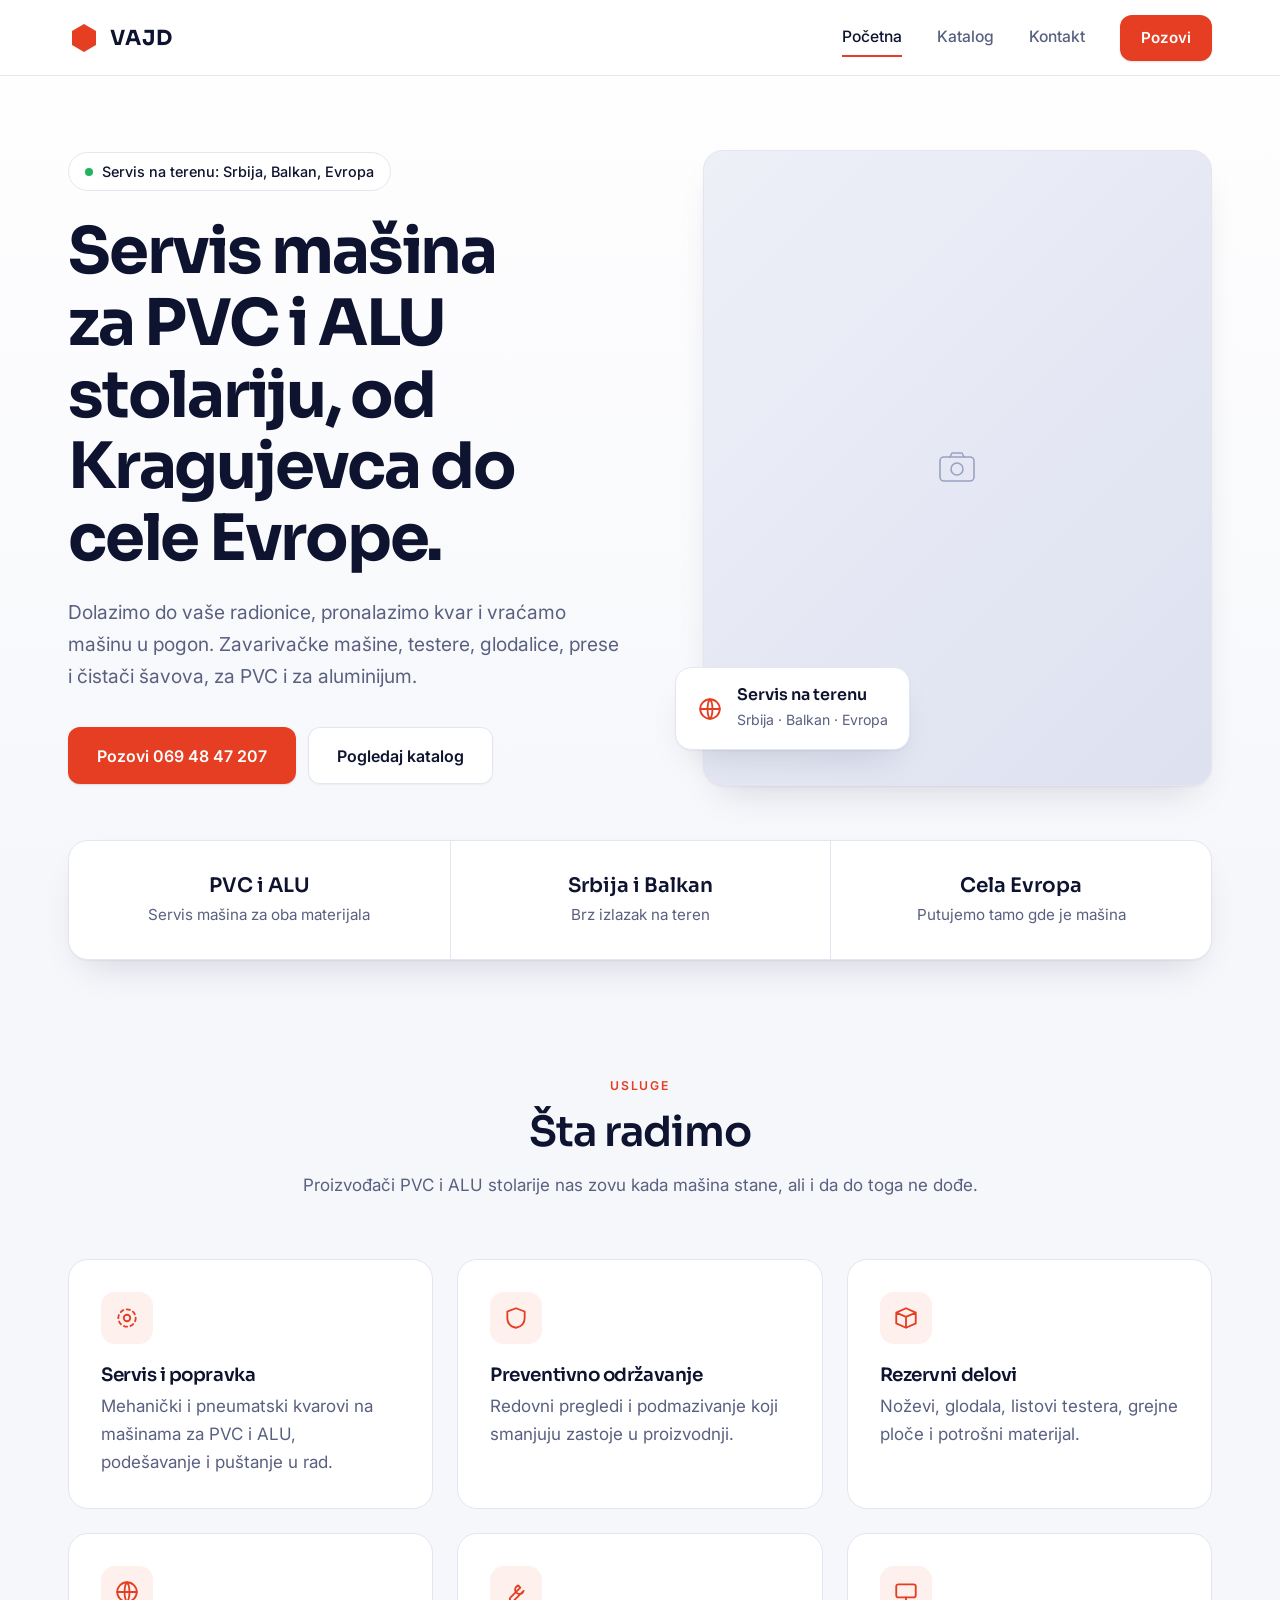
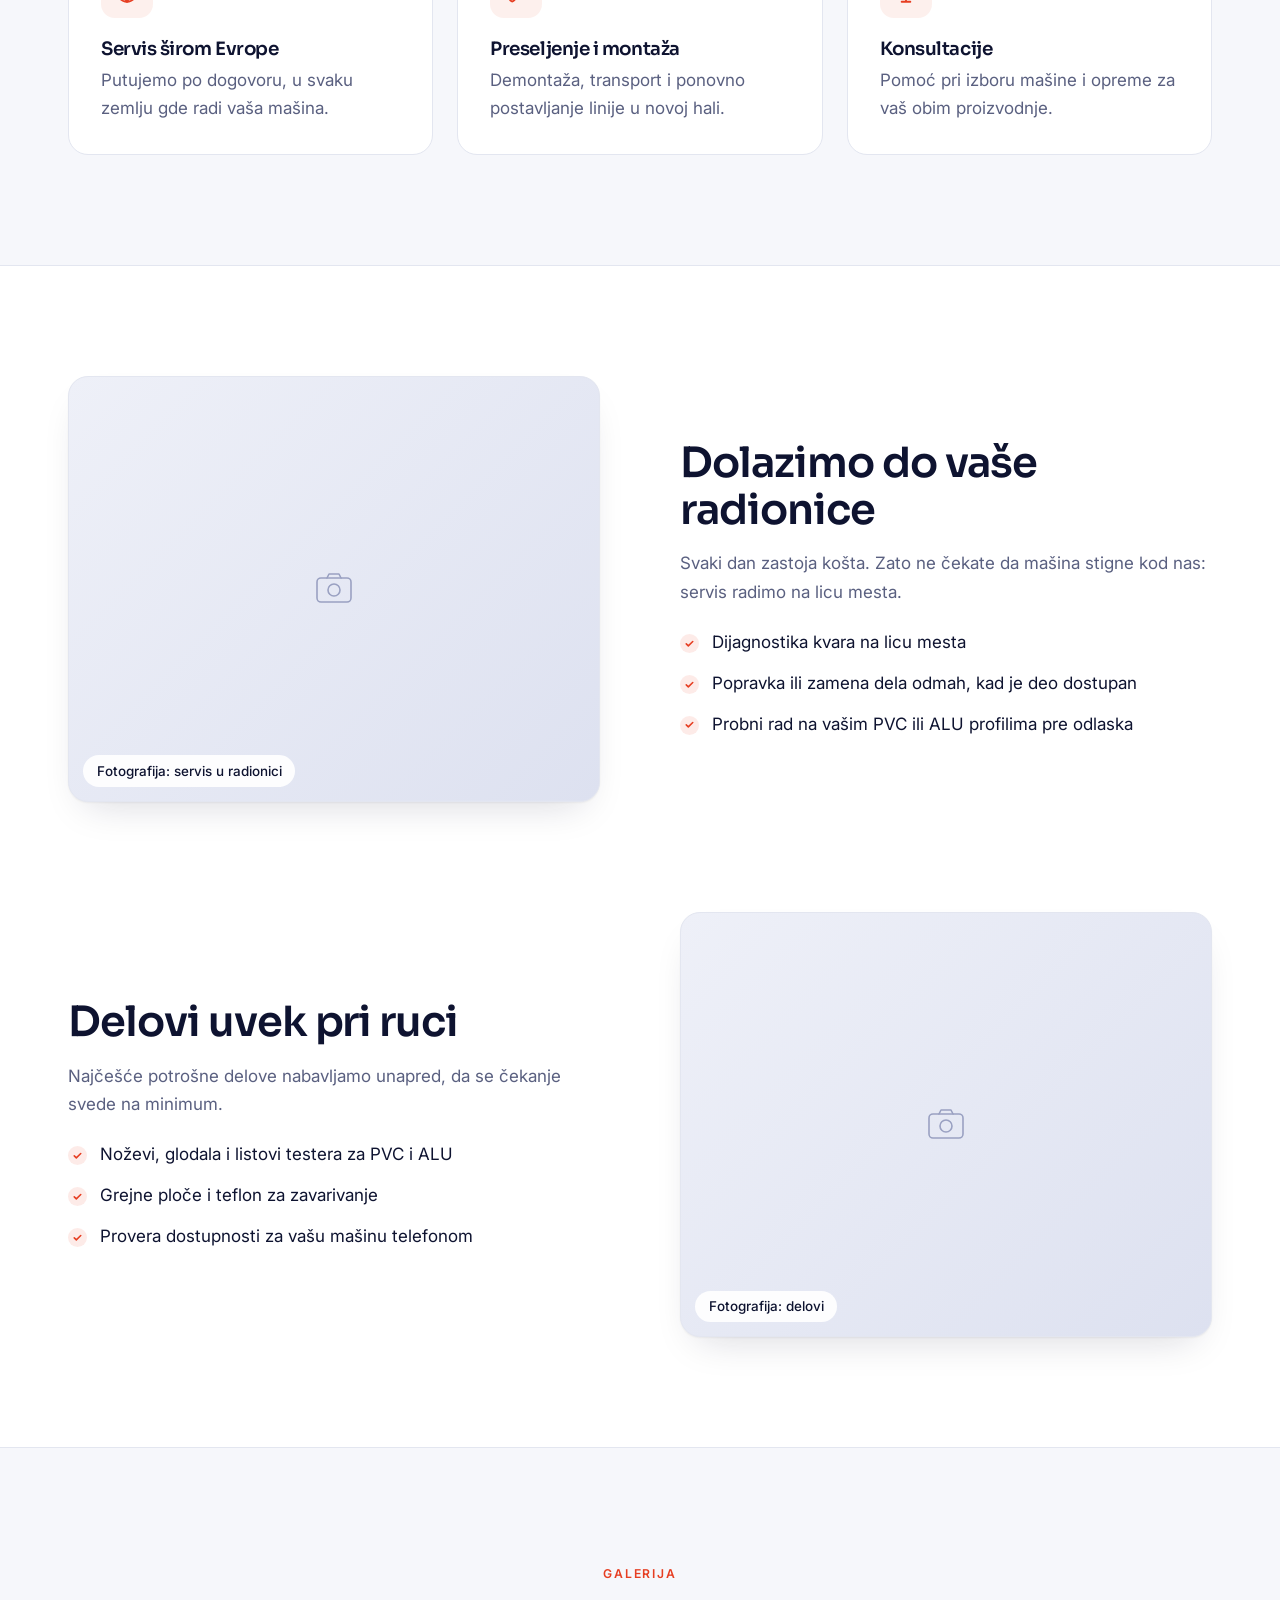
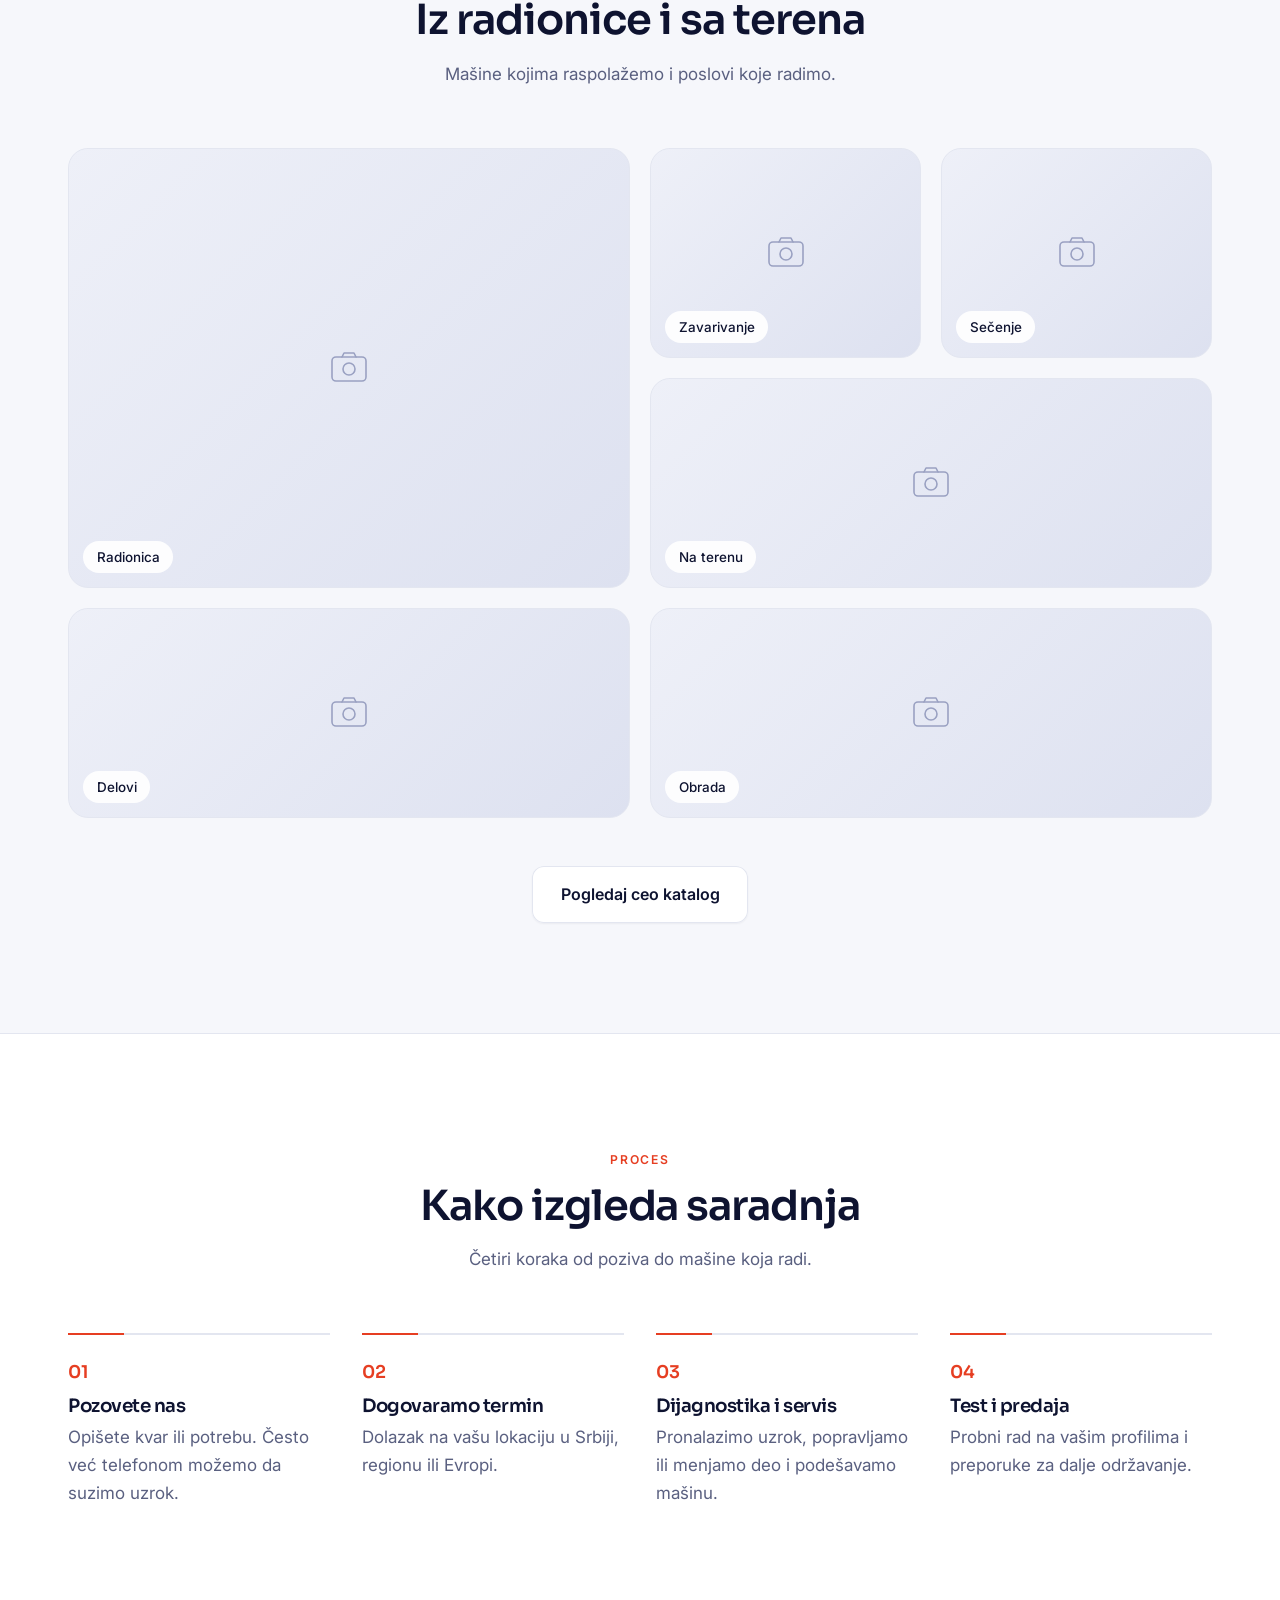
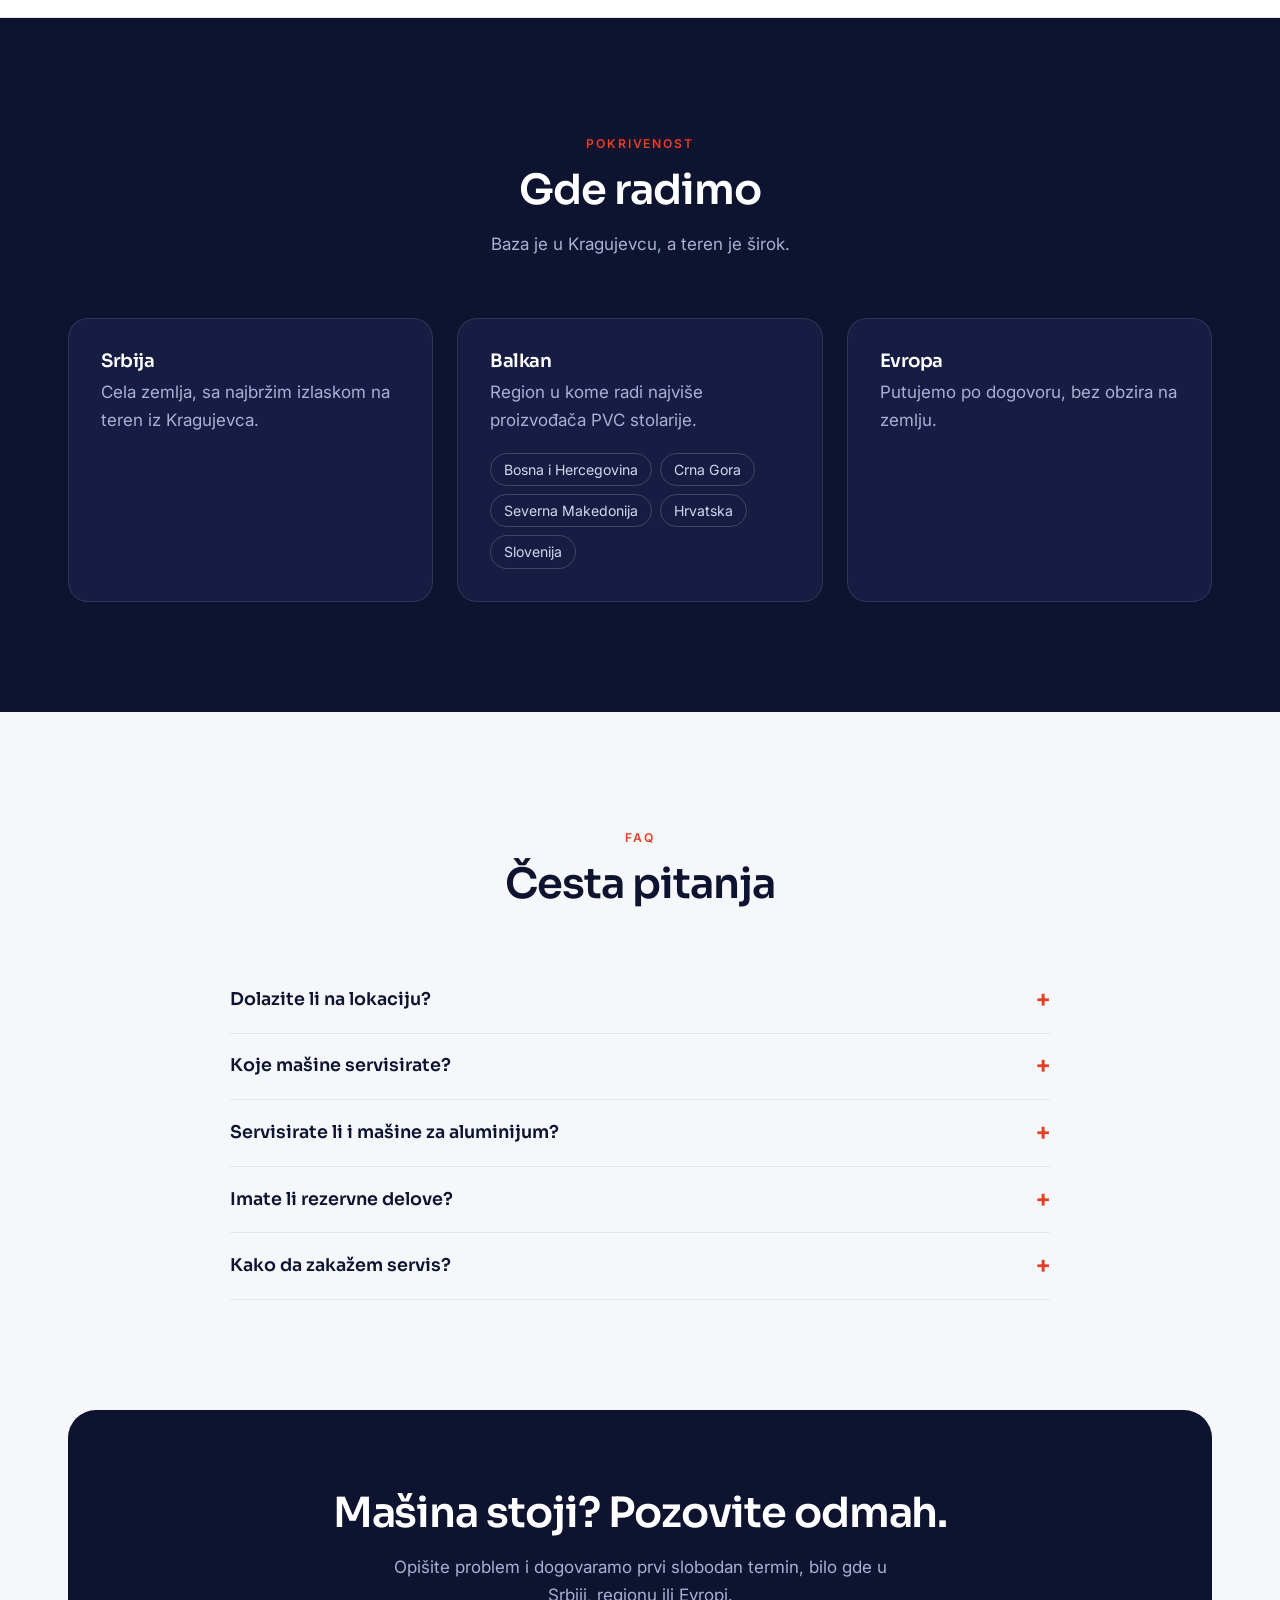
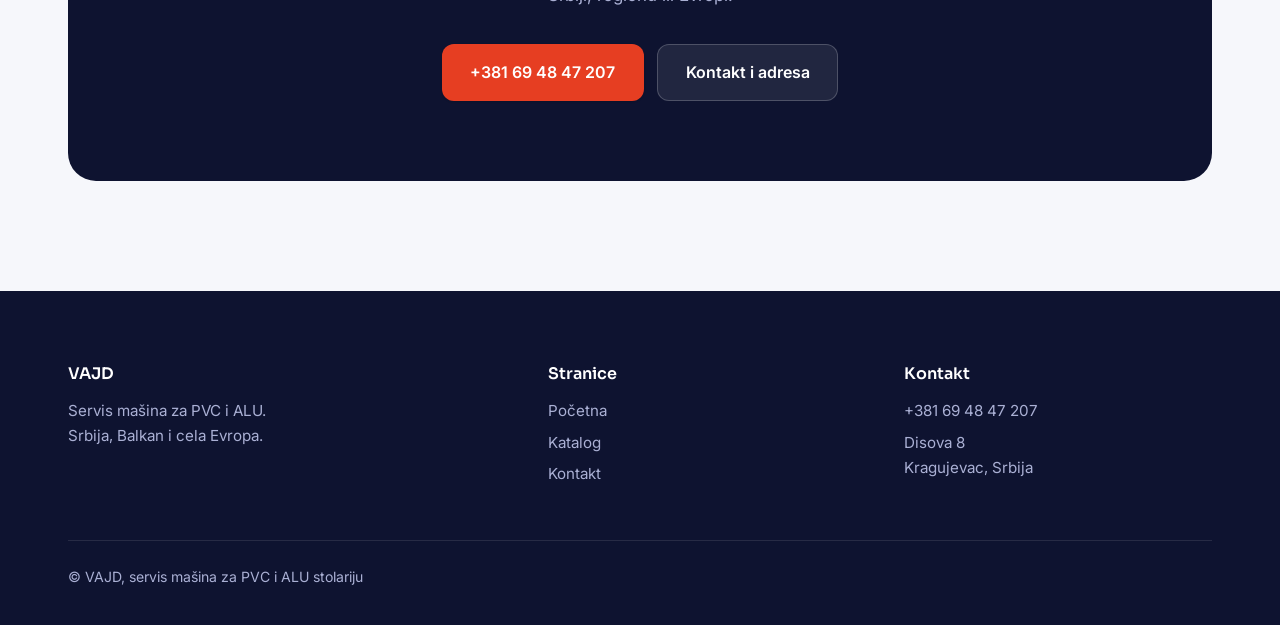
==== index.html @ 74d322bf "Add files via upload" ====
<!doctype html><html lang="sr"><head><meta charset="utf-8"><meta name="viewport" content="width=device-width,initial-scale=1">
<title>VAJD | Servis mašina za PVC i ALU stolariju, Kragujevac, Srbija i Evropa</title><meta name="description" content="Servis, održavanje i rezervni delovi za mašine za obradu PVC i ALU profila. Kragujevac, Srbija, Balkan i cela Evropa. Pozovite 069 48 47 207."><meta property="og:title" content="VAJD | Servis mašina za PVC i ALU stolariju, Kragujevac, Srbija i Evropa"><meta property="og:description" content="Servis, održavanje i rezervni delovi za mašine za obradu PVC i ALU profila. Kragujevac, Srbija, Balkan i cela Evropa. Pozovite 069 48 47 207.">
<link rel="preconnect" href="https://fonts.googleapis.com"><link rel="preconnect" href="https://fonts.gstatic.com" crossorigin>
<link rel="stylesheet" href="https://fonts.googleapis.com/css2?family=Inter:wght@400;500;600&family=Sora:wght@600;700&display=swap">
<link rel="stylesheet" href="style.css">
<script type="application/ld+json">{"@context":"https://schema.org","@type":"LocalBusiness","name":"VAJD servis mašina za PVC i ALU stolariju","telephone":"+381694847207","address":{"@type":"PostalAddress","streetAddress":"Disova 8","addressLocality":"Kragujevac","addressCountry":"RS"},"areaServed":["Srbija","Balkan","Evropa"]}</script>
</head><body>
<header><div class="wrap"><a class="brand" href="index.html" aria-label="VAJD početna"><svg viewBox="0 0 32 32" fill="currentColor"><path d="M16 2l12 7v14l-12 7L4 23V9z"/></svg>VAJD</a>
<button class="menu" aria-expanded="false">Meni</button>
<nav><a href="index.html" aria-current="page">Početna</a><a href="katalog.html">Katalog</a><a href="kontakt.html">Kontakt</a><a class="btn" href="tel:+381694847207">Pozovi</a></nav></div></header>
<main><div class="hero"><div class="wrap"><div><span class="chip"><i></i>Servis na terenu: Srbija, Balkan, Evropa</span>
<h1>Servis mašina za PVC i ALU stolariju, od Kragujevca do cele Evrope.</h1>
<p class="lead">Dolazimo do vaše radionice, pronalazimo kvar i vraćamo mašinu u pogon. Zavarivačke mašine, testere, glodalice, prese i čistači šavova, za PVC i za aluminijum.</p>
<div class="row"><a class="btn" href="tel:+381694847207">Pozovi 069 48 47 207</a><a class="btn g" href="katalog.html">Pogledaj katalog</a></div></div>
<div class="hv"><div class="ph" role="img" aria-label="VAJD serviser na radu uz mašinu za PVC" style="--img:url(slike/hero.webp)"></div>
<div class="float"><svg viewBox="0 0 24 24"><circle cx="12" cy="12" r="9"/><path d="M3 12h18M12 3c3 3 3 15 0 18M12 3c-3 3-3 15 0 18"/></svg><div><b>Servis na terenu</b><span>Srbija · Balkan · Evropa</span></div></div></div></div></div>
<section class="trust"><div class="wrap"><div class="tcard"><div><b>PVC i ALU</b><p>Servis mašina za oba materijala</p></div><div><b>Srbija i Balkan</b><p>Brz izlazak na teren</p></div><div><b>Cela Evropa</b><p>Putujemo tamo gde je mašina</p></div></div></div></section>
<section><div class="wrap"><div class="head"><span class="eb">Usluge</span><h2>Šta radimo</h2><p>Proizvođači PVC i ALU stolarije nas zovu kada mašina stane, ali i da do toga ne dođe.</p></div><div class="cards snap">
<div class="card"><div class="ic"><svg viewBox="0 0 24 24"><circle cx="12" cy="12" r="3"/><circle cx="12" cy="12" r="8" stroke-dasharray="3 3.2"/></svg></div><h3>Servis i popravka</h3><p>Mehanički i pneumatski kvarovi na mašinama za PVC i ALU, podešavanje i puštanje u rad.</p></div>
<div class="card"><div class="ic"><svg viewBox="0 0 24 24"><path d="M12 3l8 3v6c0 5-3.5 8-8 9-4.5-1-8-4-8-9V6z"/></svg></div><h3>Preventivno održavanje</h3><p>Redovni pregledi i podmazivanje koji smanjuju zastoje u proizvodnji.</p></div>
<div class="card"><div class="ic"><svg viewBox="0 0 24 24"><path d="M3 7l9-4 9 4v10l-9 4-9-4z M3 7l9 4 9-4 M12 11v10"/></svg></div><h3>Rezervni delovi</h3><p>Noževi, glodala, listovi testera, grejne ploče i potrošni materijal.</p></div>
<div class="card"><div class="ic"><svg viewBox="0 0 24 24"><circle cx="12" cy="12" r="9"/><path d="M3 12h18M12 3c3 3 3 15 0 18M12 3c-3 3-3 15 0 18"/></svg></div><h3>Servis širom Evrope</h3><p>Putujemo po dogovoru, u svaku zemlju gde radi vaša mašina.</p></div>
<div class="card"><div class="ic"><svg viewBox="0 0 24 24"><path d="M14 6a4 4 0 105 5l-9 9a2 2 0 01-3-3l9-9z"/></svg></div><h3>Preseljenje i montaža</h3><p>Demontaža, transport i ponovno postavljanje linije u novoj hali.</p></div>
<div class="card"><div class="ic"><svg viewBox="0 0 24 24"><rect x="3" y="5" width="18" height="12" rx="2"/><path d="M8 21h8M12 17v4"/></svg></div><h3>Konsultacije</h3><p>Pomoć pri izboru mašine i opreme za vaš obim proizvodnje.</p></div>
</div></div></section>
<section class="white"><div class="wrap">
<div class="split"><div class="ph" role="img" aria-label="Servis mašine u radionici klijenta" style="--img:url(slike/servis.webp)" data-l="Fotografija: servis u radionici"></div><div><h2>Dolazimo do vaše radionice</h2><p>Svaki dan zastoja košta. Zato ne čekate da mašina stigne kod nas: servis radimo na licu mesta.</p><ul><li>Dijagnostika kvara na licu mesta</li><li>Popravka ili zamena dela odmah, kad je deo dostupan</li><li>Probni rad na vašim PVC ili ALU profilima pre odlaska</li></ul></div></div>
<div class="split rev"><div class="ph" role="img" aria-label="Rezervni delovi za mašine za PVC" style="--img:url(slike/delovi-lager.webp)" data-l="Fotografija: delovi"></div><div><h2>Delovi uvek pri ruci</h2><p>Najčešće potrošne delove nabavljamo unapred, da se čekanje svede na minimum.</p><ul><li>Noževi, glodala i listovi testera za PVC i ALU</li><li>Grejne ploče i teflon za zavarivanje</li><li>Provera dostupnosti za vašu mašinu telefonom</li></ul></div></div>
</div></section>
<section><div class="wrap"><div class="head"><span class="eb">Galerija</span><h2>Iz radionice i sa terena</h2><p>Mašine kojima raspolažemo i poslovi koje radimo.</p></div><div class="bento">
<div class="ph" role="img" aria-label="Radionica VAJD" style="--img:url(slike/radionica.webp)" data-l="Radionica"></div>
<div class="ph" role="img" aria-label="Zavarivačka mašina za PVC" style="--img:url(slike/zavarivanje.webp)" data-l="Zavarivanje"></div>
<div class="ph" role="img" aria-label="Testera za PVC i ALU profile" style="--img:url(slike/secenje.webp)" data-l="Sečenje"></div>
<div class="ph" role="img" aria-label="Servis na terenu" style="--img:url(slike/teren.webp)" data-l="Na terenu"></div>
<div class="ph" role="img" aria-label="Rezervni delovi" style="--img:url(slike/delovi.webp)" data-l="Delovi"></div>
<div class="ph" role="img" aria-label="Obrada PVC i ALU profila" style="--img:url(slike/obrada.webp)" data-l="Obrada"></div>
</div><div class="row" style="justify-content:center;margin-top:3rem"><a class="btn g" href="katalog.html">Pogledaj ceo katalog</a></div></div></section>
<section class="white"><div class="wrap"><div class="head"><span class="eb">Proces</span><h2>Kako izgleda saradnja</h2><p>Četiri koraka od poziva do mašine koja radi.</p></div><div class="steps snap">
<div><h3>Pozovete nas</h3><p>Opišete kvar ili potrebu. Često već telefonom možemo da suzimo uzrok.</p></div>
<div><h3>Dogovaramo termin</h3><p>Dolazak na vašu lokaciju u Srbiji, regionu ili Evropi.</p></div>
<div><h3>Dijagnostika i servis</h3><p>Pronalazimo uzrok, popravljamo ili menjamo deo i podešavamo mašinu.</p></div>
<div><h3>Test i predaja</h3><p>Probni rad na vašim profilima i preporuke za dalje održavanje.</p></div></div></div></section>
<section class="dark"><div class="wrap"><div class="head"><span class="eb">Pokrivenost</span><h2>Gde radimo</h2><p>Baza je u Kragujevcu, a teren je širok.</p></div><div class="reach snap">
<div class="card"><h3>Srbija</h3><p>Cela zemlja, sa najbržim izlaskom na teren iz Kragujevca.</p></div>
<div class="card"><h3>Balkan</h3><p>Region u kome radi najviše proizvođača PVC stolarije.</p><ul><li>Bosna i Hercegovina</li><li>Crna Gora</li><li>Severna Makedonija</li><li>Hrvatska</li><li>Slovenija</li></ul></div>
<div class="card"><h3>Evropa</h3><p>Putujemo po dogovoru, bez obzira na zemlju.</p></div></div></div></section>
<section><div class="wrap"><div class="head"><span class="eb">FAQ</span><h2>Česta pitanja</h2></div><div class="faq">
<details><summary>Dolazite li na lokaciju?</summary><p>Da. Dolazimo u vašu radionicu u Srbiji, na Balkanu i u ostatku Evrope.</p></details>
<details><summary>Koje mašine servisirate?</summary><p>Zavarivačke mašine, testere, čistače šavova, kopirne glodalice i ostalu opremu za obradu PVC profila.</p></details><details><summary>Servisirate li i mašine za aluminijum?</summary><p>Da. Servisiramo mašine za PVC i za ALU stolariju: testere, prese za ugaone spojeve, glodalice i obradne centre.</p></details>
<details><summary>Imate li rezervne delove?</summary><p>Nabavljamo najčešće delove. Pozovite i proverićemo dostupnost za vašu mašinu.</p></details>
<details><summary>Kako da zakažem servis?</summary><p>Pozovite 069 48 47 207 ili pošaljite poruku na Viber.</p></details></div></div></section>
<section class="pad0"><div class="wrap"><div class="ctab"><h2>Mašina stoji? Pozovite odmah.</h2><p>Opišite problem i dogovaramo prvi slobodan termin, bilo gde u Srbiji, regionu ili Evropi.</p><div class="row"><a class="btn" href="tel:+381694847207">+381 69 48 47 207</a><a class="btn d" href="kontakt.html">Kontakt i adresa</a></div></div></div></section></main><footer><div class="wrap"><div class="cols"><div><b>VAJD</b><p>Servis mašina za PVC i ALU.<br>Srbija, Balkan i cela Evropa.</p></div><div><b>Stranice</b><a href="index.html">Početna</a><a href="katalog.html">Katalog</a><a href="kontakt.html">Kontakt</a></div><div><b>Kontakt</b><a href="tel:+381694847207">+381 69 48 47 207</a><p>Disova 8<br>Kragujevac, Srbija</p></div></div><div class="copy">© VAJD, servis mašina za PVC i ALU stolariju</div></div></footer><div class="dock"><a class="btn" href="tel:+381694847207">Pozovi</a><a class="btn g" href="viber://chat?number=%2B381694847207">Viber</a></div><script src="main.js"></script></body></html>
---- style.css ----
:root{--bg:#f6f7fb;--w:#fff;--ink:#0e1330;--mute:#5a6080;--line:#e3e6f0;--red:#e63e22;--navy:#0e1330;--navy2:#171c42;--r:20px;--sh:0 1px 2px rgba(14,19,48,.05),0 18px 40px -18px rgba(14,19,48,.18)}
*{box-sizing:border-box;margin:0}
html{scroll-behavior:smooth}
body{font:400 17px/1.65 Inter,system-ui,sans-serif;color:var(--ink);background:var(--bg);overflow-x:hidden;-webkit-font-smoothing:antialiased}
h1,h2,h3{font-family:Sora,Inter,sans-serif;line-height:1.12;letter-spacing:-.025em;font-weight:600}
h1{font-size:clamp(2.4rem,5.2vw,4rem);font-weight:700;letter-spacing:-.035em}
h2{font-size:clamp(1.8rem,3.4vw,2.6rem);margin-bottom:1rem}
h3{font-size:1.15rem;margin-bottom:.4rem}
p{color:var(--mute)}a{color:inherit}
:focus-visible{outline:3px solid var(--red);outline-offset:3px}
.wrap{max-width:1200px;margin:0 auto;padding:0 28px}
header{position:fixed;inset:0 0 auto;z-index:10}
header::before{content:"";position:absolute;inset:0;z-index:-1;background:rgba(255,255,255,.86);backdrop-filter:blur(16px);border-bottom:1px solid var(--line)}
header .wrap{display:flex;align-items:center;justify-content:space-between;height:76px}
.brand{display:flex;align-items:center;gap:.65rem;text-decoration:none;font:700 1.3rem Sora,Inter,system-ui,sans-serif;letter-spacing:.04em}
.brand svg{width:32px;height:32px;color:var(--red)}
nav{display:flex;align-items:center;gap:2.2rem}
nav a:not(.btn){text-decoration:none;color:var(--mute);font-weight:500;font-size:.98rem;padding:.3rem 0;border-bottom:2px solid transparent}
nav a:not(.btn):hover,nav a[aria-current]{color:var(--ink);border-color:var(--red)}
nav .btn{padding:.65rem 1.3rem;margin:0;font-size:.95rem}
.menu{display:none;background:#fff;border:1px solid var(--line);color:var(--ink);padding:.5rem 1rem;border-radius:10px;font:inherit;font-weight:500}
.btn{display:inline-flex;align-items:center;justify-content:center;background:var(--red);color:#fff!important;padding:.95rem 1.8rem;border-radius:12px;text-decoration:none;font-weight:600;border:0;font-size:1rem;cursor:pointer;transition:background .2s,transform .2s;box-shadow:0 1px 2px rgba(0,0,0,.12)}
.btn:hover{background:#cf3318;transform:translateY(-1px)}
.btn.g{background:#fff;color:var(--ink)!important;box-shadow:inset 0 0 0 1px var(--line),0 1px 2px rgba(14,19,48,.05)}
.btn.g:hover{background:#f0f2f9}
.btn.d{background:rgba(255,255,255,.08);color:#fff!important;box-shadow:inset 0 0 0 1px rgba(255,255,255,.2)}
.row{display:flex;flex-wrap:wrap;gap:.8rem}
.hero{padding:150px 0 110px;background:linear-gradient(180deg,#fff 0,var(--bg) 100%)}
.hero .wrap{display:grid;grid-template-columns:1.05fr .95fr;gap:72px;align-items:center}
.hero .wrap>div:first-child{animation:up .8s cubic-bezier(.2,.7,.2,1) both}
@keyframes up{from{opacity:0;transform:translateY(18px)}}
.lead{font-size:1.2rem;max-width:46ch;margin:1.4rem 0 2.2rem}
.chip{display:inline-flex;align-items:center;gap:.55rem;padding:.4rem 1rem;border:1px solid var(--line);border-radius:99px;background:#fff;font-size:.9rem;font-weight:500;margin-bottom:1.6rem}
.chip i{width:8px;height:8px;border-radius:50%;background:#22b35e}
.hv{position:relative}
.hv .ph{aspect-ratio:4/5;box-shadow:var(--sh)}
.float{position:absolute;left:-28px;bottom:36px;display:flex;align-items:center;gap:.9rem;background:#fff;border-radius:16px;padding:1rem 1.3rem;box-shadow:var(--sh);border:1px solid var(--line)}
.float b{display:block;font:600 1rem Sora,Inter,system-ui,sans-serif}.float span{font-size:.88rem;color:var(--mute)}
.float svg,.ic svg{width:26px;height:26px;fill:none;stroke:currentColor;stroke-width:1.7;stroke-linecap:round;stroke-linejoin:round}
.float svg{color:var(--red)}
.ph{position:relative;border-radius:var(--r);overflow:hidden;border:1px solid var(--line);min-height:180px;background-color:#e6e9f4;background-image:var(--img),url("data:image/svg+xml,%3Csvg xmlns='http://www.w3.org/2000/svg' width='44' height='44' fill='none' stroke='%239aa1c2' stroke-width='1.6' stroke-linecap='round' stroke-linejoin='round'%3E%3Crect x='5' y='11' width='34' height='24' rx='4'/%3E%3Ccircle cx='22' cy='23' r='6'/%3E%3Cpath d='M15 11l2-4h10l2 4'/%3E%3C/svg%3E"),linear-gradient(135deg,#eef0f8,#dde1f0);background-size:cover,44px,cover;background-position:center;background-repeat:no-repeat}
.ph[data-l]::after{content:attr(data-l);position:absolute;left:14px;bottom:14px;padding:.3rem .85rem;border-radius:99px;background:rgba(255,255,255,.92);font-size:.84rem;font-weight:500;color:var(--ink)}
section{padding:110px 0}
.head{text-align:center;max-width:680px;margin:0 auto 60px}
.trust{margin-top:-56px;position:relative;z-index:2;padding:0}
.tcard{background:#fff;border:1px solid var(--line);border-radius:var(--r);box-shadow:var(--sh);display:grid;grid-template-columns:repeat(3,1fr)}
.tcard div{padding:2rem 1.5rem;text-align:center}.tcard div+div{border-left:1px solid var(--line)}
.tcard b{display:block;font:600 1.25rem Sora,Inter,system-ui,sans-serif;margin-bottom:.2rem}.tcard p{font-size:.95rem}
.cards{display:grid;grid-template-columns:repeat(3,1fr);gap:24px}
.card{background:#fff;border:1px solid var(--line);border-radius:var(--r);padding:2rem;transition:box-shadow .25s,transform .25s}
.card:hover{box-shadow:var(--sh);transform:translateY(-3px)}
.ic{width:52px;height:52px;border-radius:14px;background:rgba(230,62,34,.08);color:var(--red);display:grid;place-items:center;margin-bottom:1.3rem}
.split{display:grid;grid-template-columns:1fr 1fr;gap:80px;align-items:center}
.split+.split{margin-top:110px}.split.rev .ph{order:2}
.split .ph{aspect-ratio:5/4;box-shadow:var(--sh)}
.split ul{list-style:none;padding:0;margin-top:1.4rem;display:grid;gap:.8rem}
.split li{padding-left:2rem;position:relative}
.split li::before{content:"";position:absolute;left:0;top:.35em;width:1.2rem;height:1.2rem;border-radius:50%;background:rgba(230,62,34,.1) url("data:image/svg+xml,%3Csvg xmlns='http://www.w3.org/2000/svg' viewBox='0 0 20 20' fill='none' stroke='%23e63e22' stroke-width='2.4' stroke-linecap='round' stroke-linejoin='round'%3E%3Cpath d='M5 10.5l3.2 3.2L15 7'/%3E%3C/svg%3E") center/70% no-repeat}
.bento{display:grid;grid-template-columns:repeat(4,1fr);grid-auto-rows:210px;gap:20px}
.bento .ph:nth-child(1){grid-column:span 2;grid-row:span 2}.bento .ph:nth-child(4),.bento .ph:nth-child(5),.bento .ph:nth-child(6){grid-column:span 2}
.white{background:#fff;border-block:1px solid var(--line)}
.steps{display:grid;grid-template-columns:repeat(4,1fr);gap:32px;counter-reset:s}
.steps div{counter-increment:s;border-top:2px solid var(--line);padding-top:1.6rem;position:relative}
.steps div::before{content:"0" counter(s);display:block;font:600 1.1rem Sora,Inter,system-ui,sans-serif;color:var(--red);margin-bottom:.8rem}
.steps div::after{content:"";position:absolute;top:-2px;left:0;width:56px;height:2px;background:var(--red)}
.dark{background:var(--navy);color:#fff}.dark p{color:#aab0d4}
.reach{display:grid;grid-template-columns:repeat(3,1fr);gap:24px}
.reach .card{background:var(--navy2);border-color:rgba(255,255,255,.1);color:#fff}.reach .card:hover{box-shadow:none;transform:none}
.reach ul{list-style:none;padding:0;margin-top:1.2rem;display:flex;flex-wrap:wrap;gap:.5rem}
.reach li{font-size:.88rem;padding:.25rem .8rem;border-radius:99px;border:1px solid rgba(255,255,255,.18);color:#d3d7ee}
.faq{max-width:820px;margin:0 auto}
details{border-bottom:1px solid var(--line);padding:1.3rem 0}
summary{cursor:pointer;font:600 1.1rem Sora,Inter,system-ui,sans-serif;list-style:none;display:flex;justify-content:space-between;gap:1rem}
summary::after{content:"+";color:var(--red);font-size:1.5rem;line-height:1}details[open] summary::after{content:"–"}
details p{margin-top:.8rem;max-width:68ch}
.ctab{background:var(--navy);border-radius:28px;padding:80px 28px;text-align:center;color:#fff}
.ctab p{max-width:48ch;margin:0 auto 2.2rem;color:#aab0d4}.ctab .row{justify-content:center}
.pad0{padding-top:0}
.tools{display:flex;flex-wrap:wrap;gap:1rem;align-items:center;justify-content:space-between;margin-bottom:2.4rem}
.tools input{flex:1;min-width:240px;max-width:380px;background:#fff;border:1px solid var(--line);border-radius:12px;padding:.85rem 1.2rem;color:var(--ink);font:inherit}
.filters{display:flex;flex-wrap:wrap;gap:.5rem}
.filters button{font:inherit;font-weight:500;padding:.6rem 1.15rem;border:1px solid var(--line);background:#fff;color:var(--ink);border-radius:10px;cursor:pointer}
.filters button[aria-pressed=true]{background:var(--ink);border-color:var(--ink);color:#fff}
.items{display:grid;grid-template-columns:repeat(3,1fr);gap:24px}
.item{display:flex;flex-direction:column;justify-content:flex-start;align-items:stretch;background:#fff;border:1px solid var(--line);border-radius:var(--r);overflow:hidden;cursor:pointer;text-align:left;font:inherit;color:inherit;padding:0;transition:box-shadow .25s,transform .25s}
.item:hover{box-shadow:var(--sh);transform:translateY(-3px)}
.item .ph{border:0;border-radius:0;aspect-ratio:4/3}.item .t{padding:1.4rem 1.6rem 1.7rem}
.item small{color:var(--red);font-weight:600}.item[hidden]{display:none}
dialog{border:0;border-radius:24px;max-width:540px;width:calc(100% - 2rem);padding:2.2rem;background:#fff;color:var(--ink);box-shadow:0 30px 80px rgba(14,19,48,.35);margin:auto}
dialog::backdrop{background:rgba(14,19,48,.55);backdrop-filter:blur(4px)}dialog p{margin:.7rem 0 1.5rem}
.contact{display:grid;grid-template-columns:1fr 1.15fr;gap:32px;align-items:stretch}
.contact .card{margin-bottom:20px}.contact .card:last-child{margin:0}.big{font:600 1.8rem Sora,Inter,system-ui,sans-serif;text-decoration:none}
iframe{width:100%;height:100%;min-height:420px;border:1px solid var(--line);border-radius:var(--r)}
footer{background:var(--navy);color:#aab0d4;padding:72px 0 36px}
footer .cols{display:grid;grid-template-columns:1.4fr 1fr 1fr;gap:48px}
footer b{display:block;color:#fff;font:600 1rem Sora,Inter,system-ui,sans-serif;margin-bottom:.9rem}footer p,footer a{color:#aab0d4;text-decoration:none;display:block;margin-bottom:.4rem;font-size:.95rem}footer a:hover{color:#fff}
footer .copy{border-top:1px solid rgba(255,255,255,.1);margin-top:48px;padding-top:24px;font-size:.88rem}
.nomt{margin-top:0}
@media(max-width:900px){.hero{padding:120px 0 90px}.hero .wrap,.split,.contact{grid-template-columns:1fr;gap:48px}.split.rev .ph{order:0}.float{left:14px}.cards,.items,.reach{grid-template-columns:1fr 1fr}.steps{grid-template-columns:1fr 1fr}.bento{grid-template-columns:1fr 1fr;grid-auto-rows:170px}.bento .ph:nth-child(1),.bento .ph:nth-child(4){grid-column:span 2}.bento .ph:nth-child(5),.bento .ph:nth-child(6){grid-column:span 1}section{padding:72px 0}.split+.split{margin-top:72px}.menu{display:block}nav{display:none;position:absolute;top:76px;left:0;right:0;flex-direction:column;align-items:stretch;gap:1rem;background:#fff;padding:1.4rem 28px;border-bottom:1px solid var(--line)}nav.open{display:flex}nav .btn{margin-top:.4rem}.tcard{grid-template-columns:1fr}.tcard div+div{border-left:0;border-top:1px solid var(--line)}footer .cols{grid-template-columns:1fr 1fr}}
@media(max-width:560px){.cards,.items,.reach,.steps,footer .cols{grid-template-columns:1fr}.row .btn{flex:1 1 100%}.wrap{padding:0 20px}.ctab{padding:56px 22px}.tools input{max-width:none}}
@media(prefers-reduced-motion:reduce){*{animation:none!important;transition:none!important;scroll-behavior:auto!important}}
/* premium layer */
.eb{display:inline-block;font:600 .76rem Inter,system-ui,sans-serif;letter-spacing:.16em;text-transform:uppercase;color:var(--red);margin-bottom:1rem}
.head h1+p{margin-top:1rem}
.js [data-r]{opacity:0;transform:translateY(28px);transition:opacity .9s cubic-bezier(.2,.7,.2,1),transform .9s cubic-bezier(.2,.7,.2,1)}
.js [data-r].in{opacity:1;transform:none}
.fl{display:flex;flex-wrap:wrap;gap:.6rem 1.2rem;justify-content:flex-end}
.filters[data-k=m] button[aria-pressed=true]{background:var(--red);border-color:var(--red)}
.dock{display:none}
.hero h1{text-wrap:balance}.head h2{text-wrap:balance}
@media(max-width:900px){
 body{padding-bottom:100px}
 .dock{display:flex;gap:10px;position:fixed;left:12px;right:12px;bottom:calc(12px + env(safe-area-inset-bottom,0px));z-index:9;padding:8px;border-radius:20px;background:rgba(255,255,255,.88);backdrop-filter:blur(18px);border:1px solid var(--line);box-shadow:0 16px 44px -12px rgba(14,19,48,.38)}
 .dock .btn{flex:1;padding:.9rem;margin:0;border-radius:14px}
 nav{position:fixed;top:76px;bottom:0;left:0;right:0;gap:0;padding:1.2rem 24px 120px;overflow:auto;background:#fff}
 nav a:not(.btn){font:600 1.7rem Sora,Inter,system-ui,sans-serif;color:var(--ink);padding:1.1rem 0;border-bottom:1px solid var(--line)}
 nav .btn{margin-top:1.6rem;padding:1rem;font-size:1.05rem}
 .fl{justify-content:flex-start}
}
@media(max-width:700px){
 .snap{display:flex!important;overflow-x:auto;scroll-snap-type:x mandatory;gap:14px;margin:0 -20px;padding:6px 20px 22px;scroll-padding:0 20px;scrollbar-width:none;-webkit-overflow-scrolling:touch}
 .snap::-webkit-scrollbar{display:none}
 .snap>*{flex:0 0 82%;scroll-snap-align:start}
 .steps.snap>*{flex-basis:74%;padding-right:.4rem}
 .reach.snap>*{flex-basis:84%}
 h1{font-size:2.35rem;letter-spacing:-.04em}
 h2{font-size:1.85rem}
 .hero{padding:104px 0 72px}
 .lead{font-size:1.08rem;margin:1.1rem 0 1.8rem}
 .hero .wrap{gap:40px}
 .hv{margin:0 -20px}.hv .ph{aspect-ratio:1/1;border-radius:0;border-left:0;border-right:0}
 .float{left:20px;bottom:20px}
 .head{margin-bottom:36px;text-align:left}.head .eb{display:block}
 .tcard div{padding:1.15rem 1.4rem;text-align:left}
 .tcard b{font-size:1.1rem}
 .trust{margin-top:-28px}
 section{padding:64px 0}
 .split{gap:28px}.split h2{margin-bottom:.6rem}
 .bento{grid-auto-rows:150px;gap:12px}
 .items{grid-template-columns:1fr 1fr;gap:12px}.item .t{padding:.9rem 1rem 1.1rem}.item h3{font-size:1rem}.item p{display:none}.item small{font-size:.72rem}
 .ph{border-radius:16px}
 .ctab{padding:52px 24px;text-align:left;border-radius:24px}.ctab .row{justify-content:flex-start}.ctab p{margin-left:0}
 .tools{margin-bottom:1.6rem;flex-direction:column;align-items:stretch}.fl{min-width:0;max-width:100%;flex-wrap:nowrap}.filters{overflow-x:auto;flex-wrap:nowrap;margin:0 -20px;padding:0 20px;scrollbar-width:none}.fl{flex-direction:column;width:100%;gap:.6rem;margin:0}.filters button{white-space:nowrap}
 footer{padding-top:52px}
}

@media(max-width:900px){.dock{transform:translateY(140%);opacity:0;transition:transform .45s cubic-bezier(.2,.7,.2,1),opacity .3s}.dock.on{transform:none;opacity:1}body.nv .dock{transform:translateY(140%);opacity:0}}
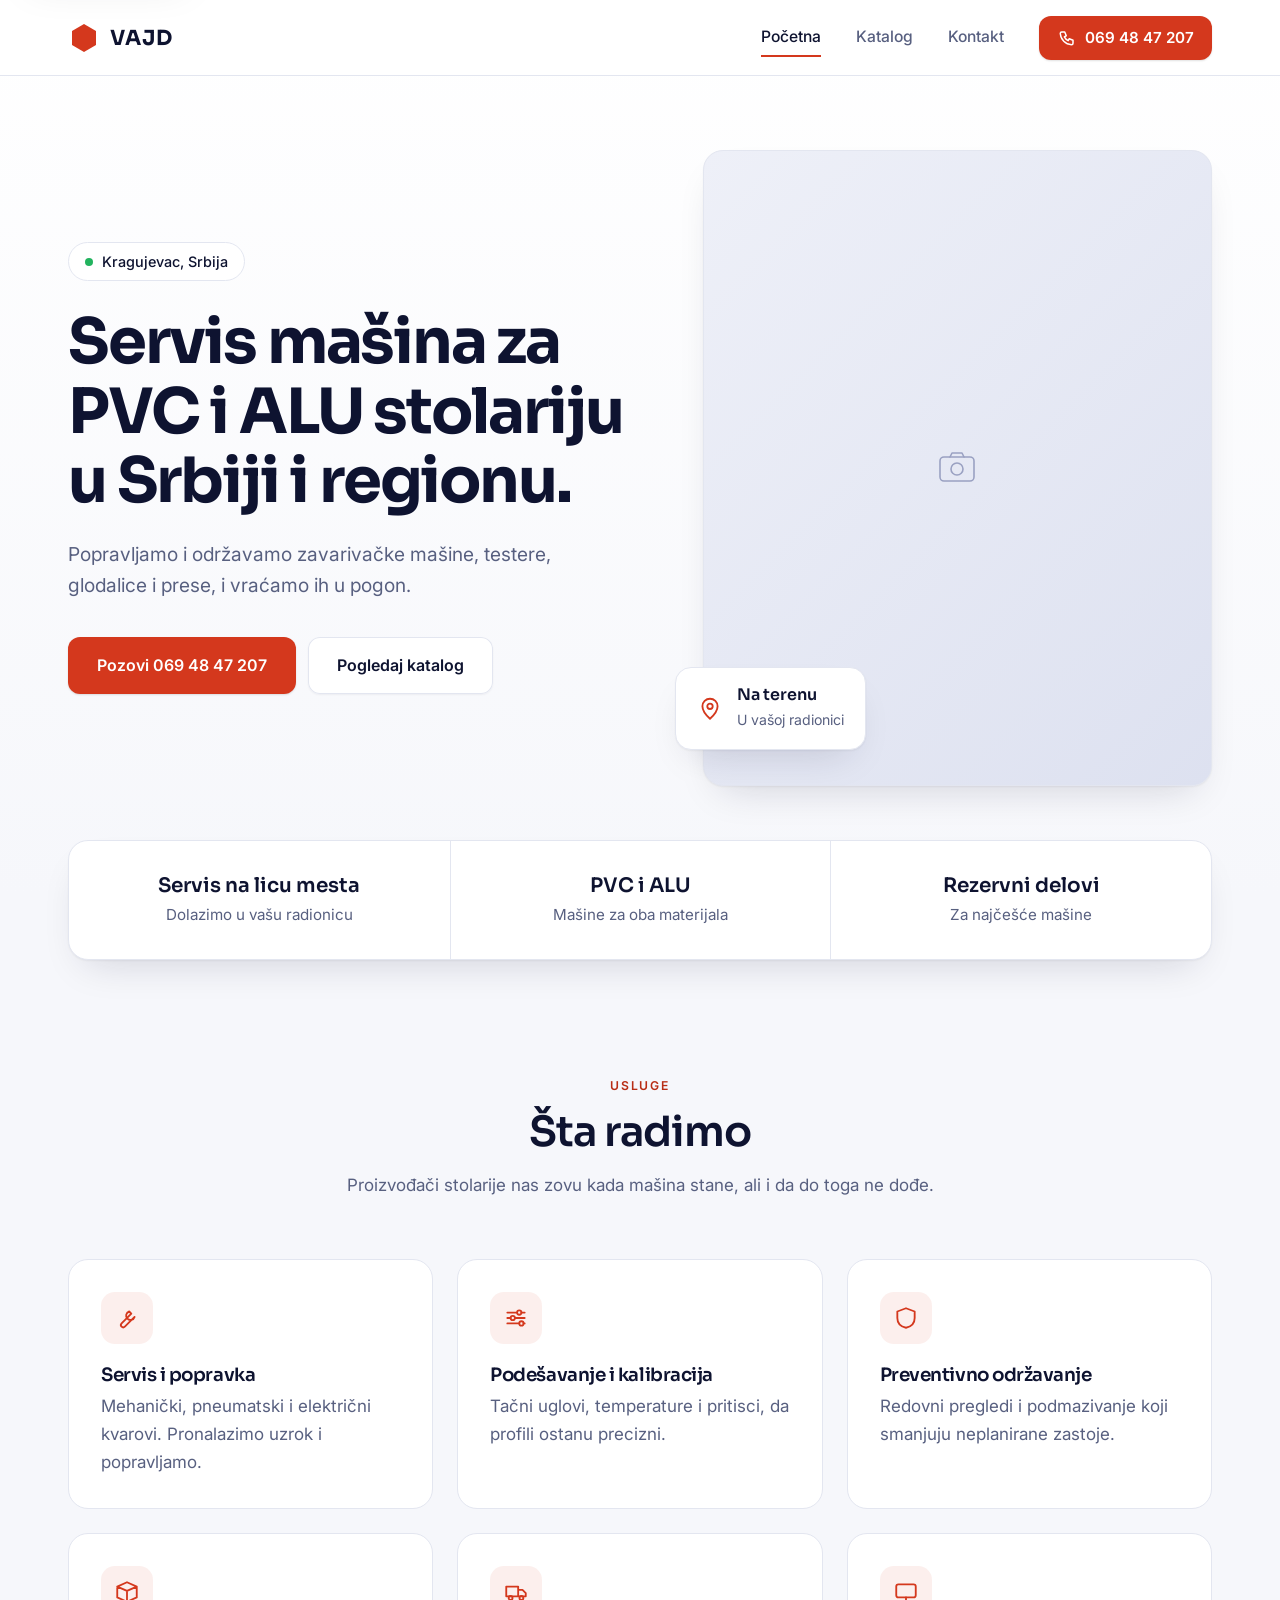
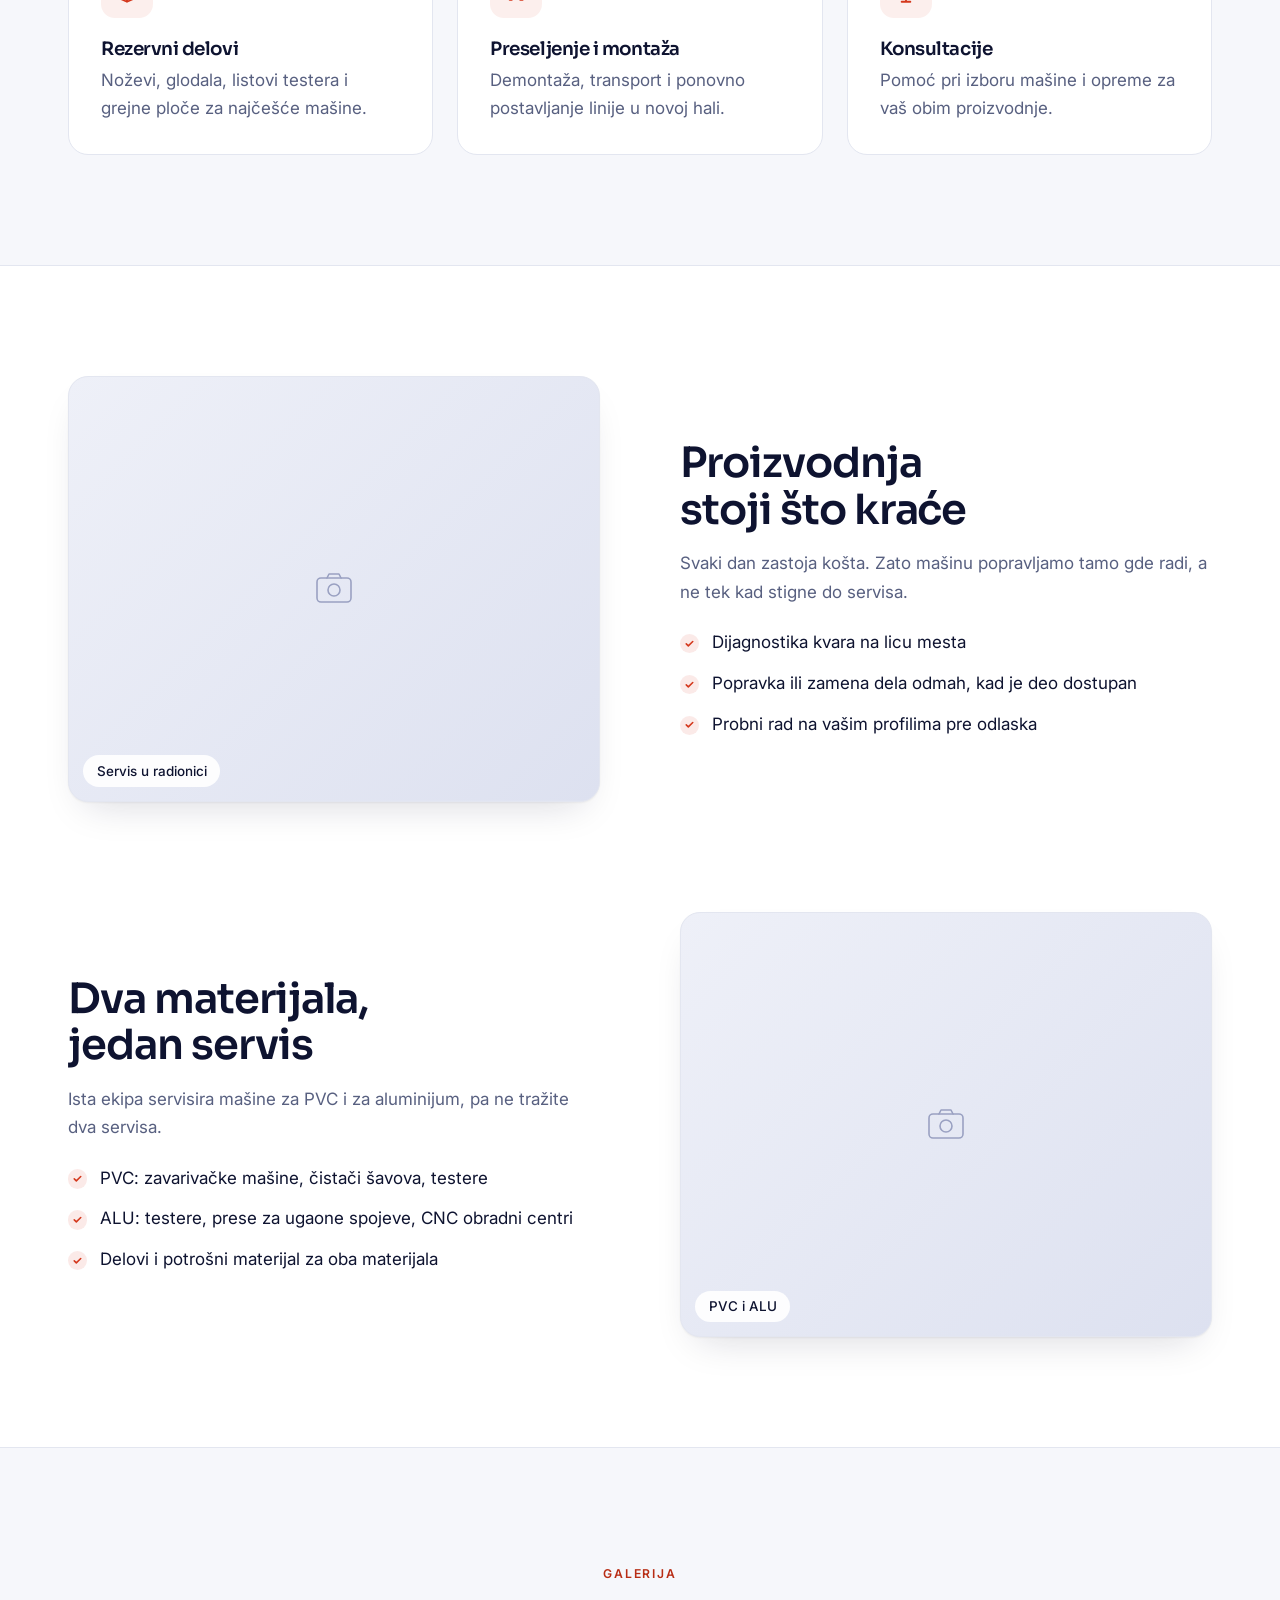
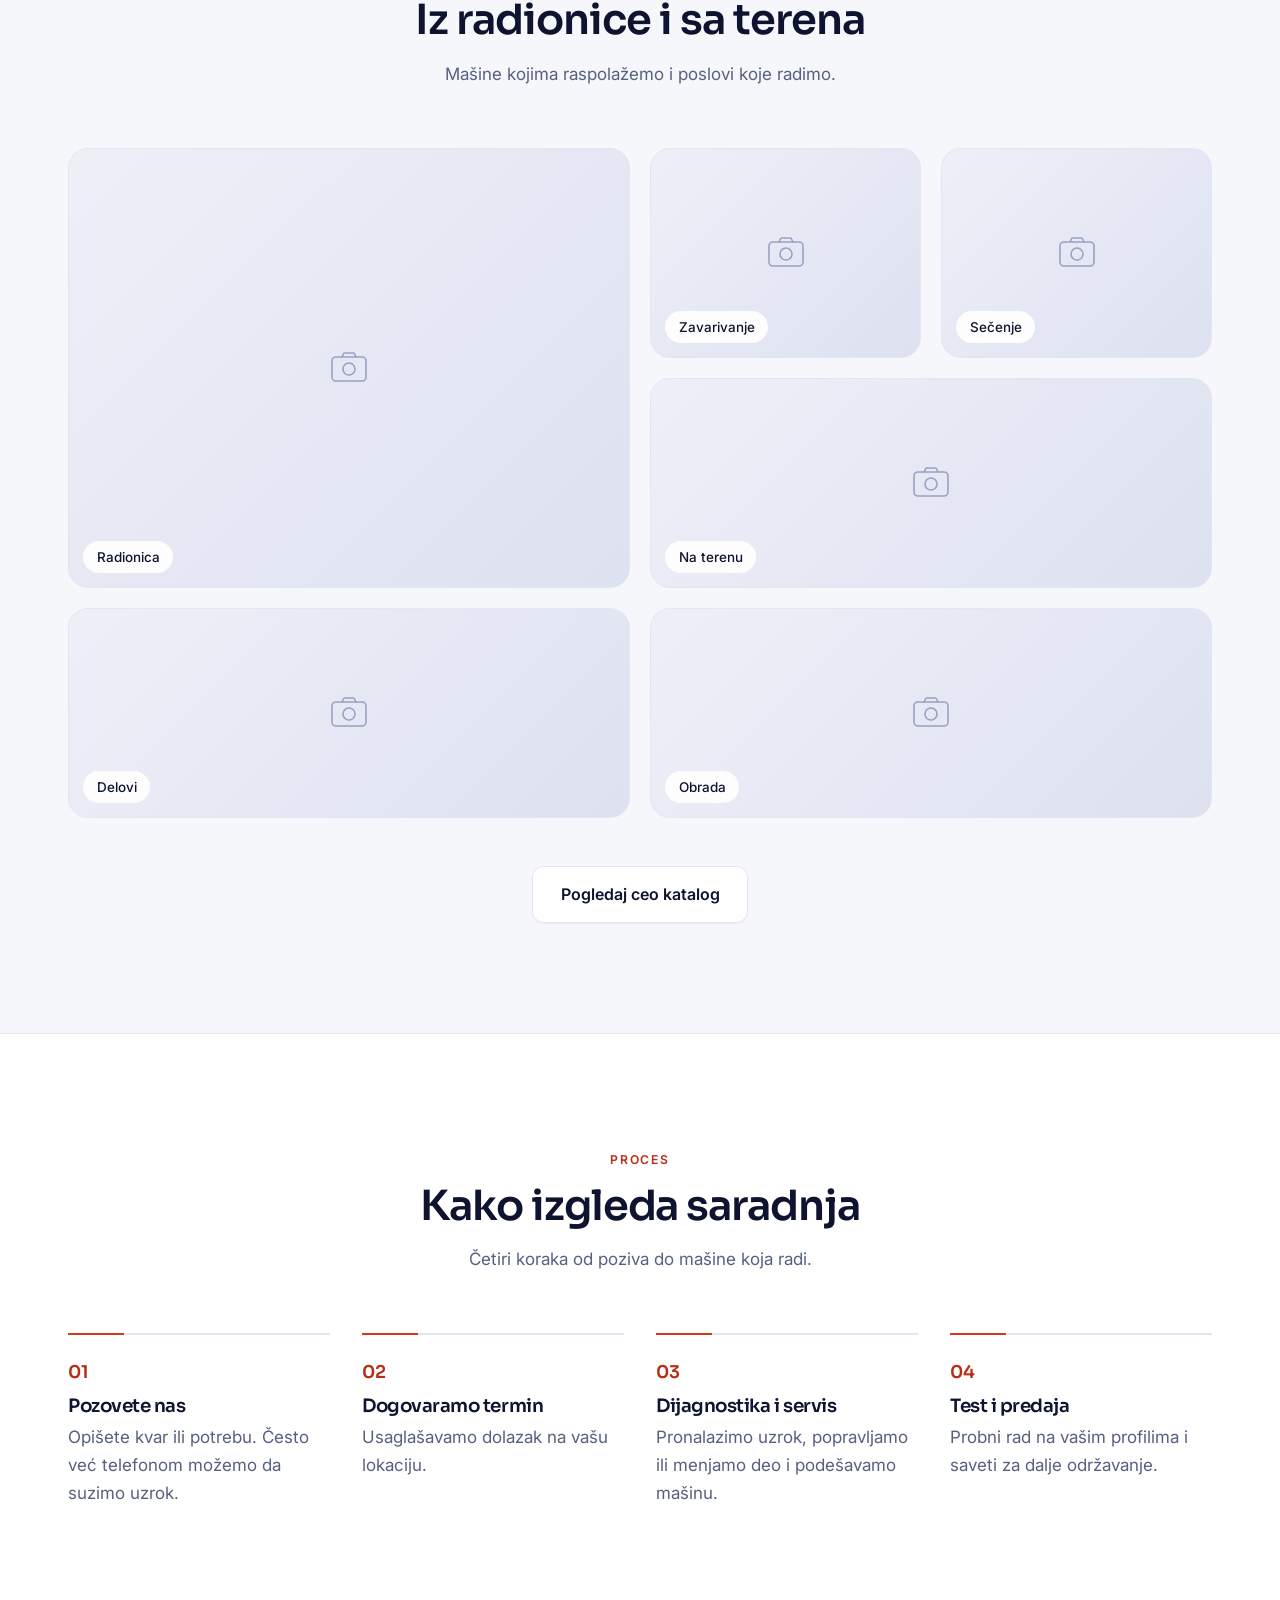
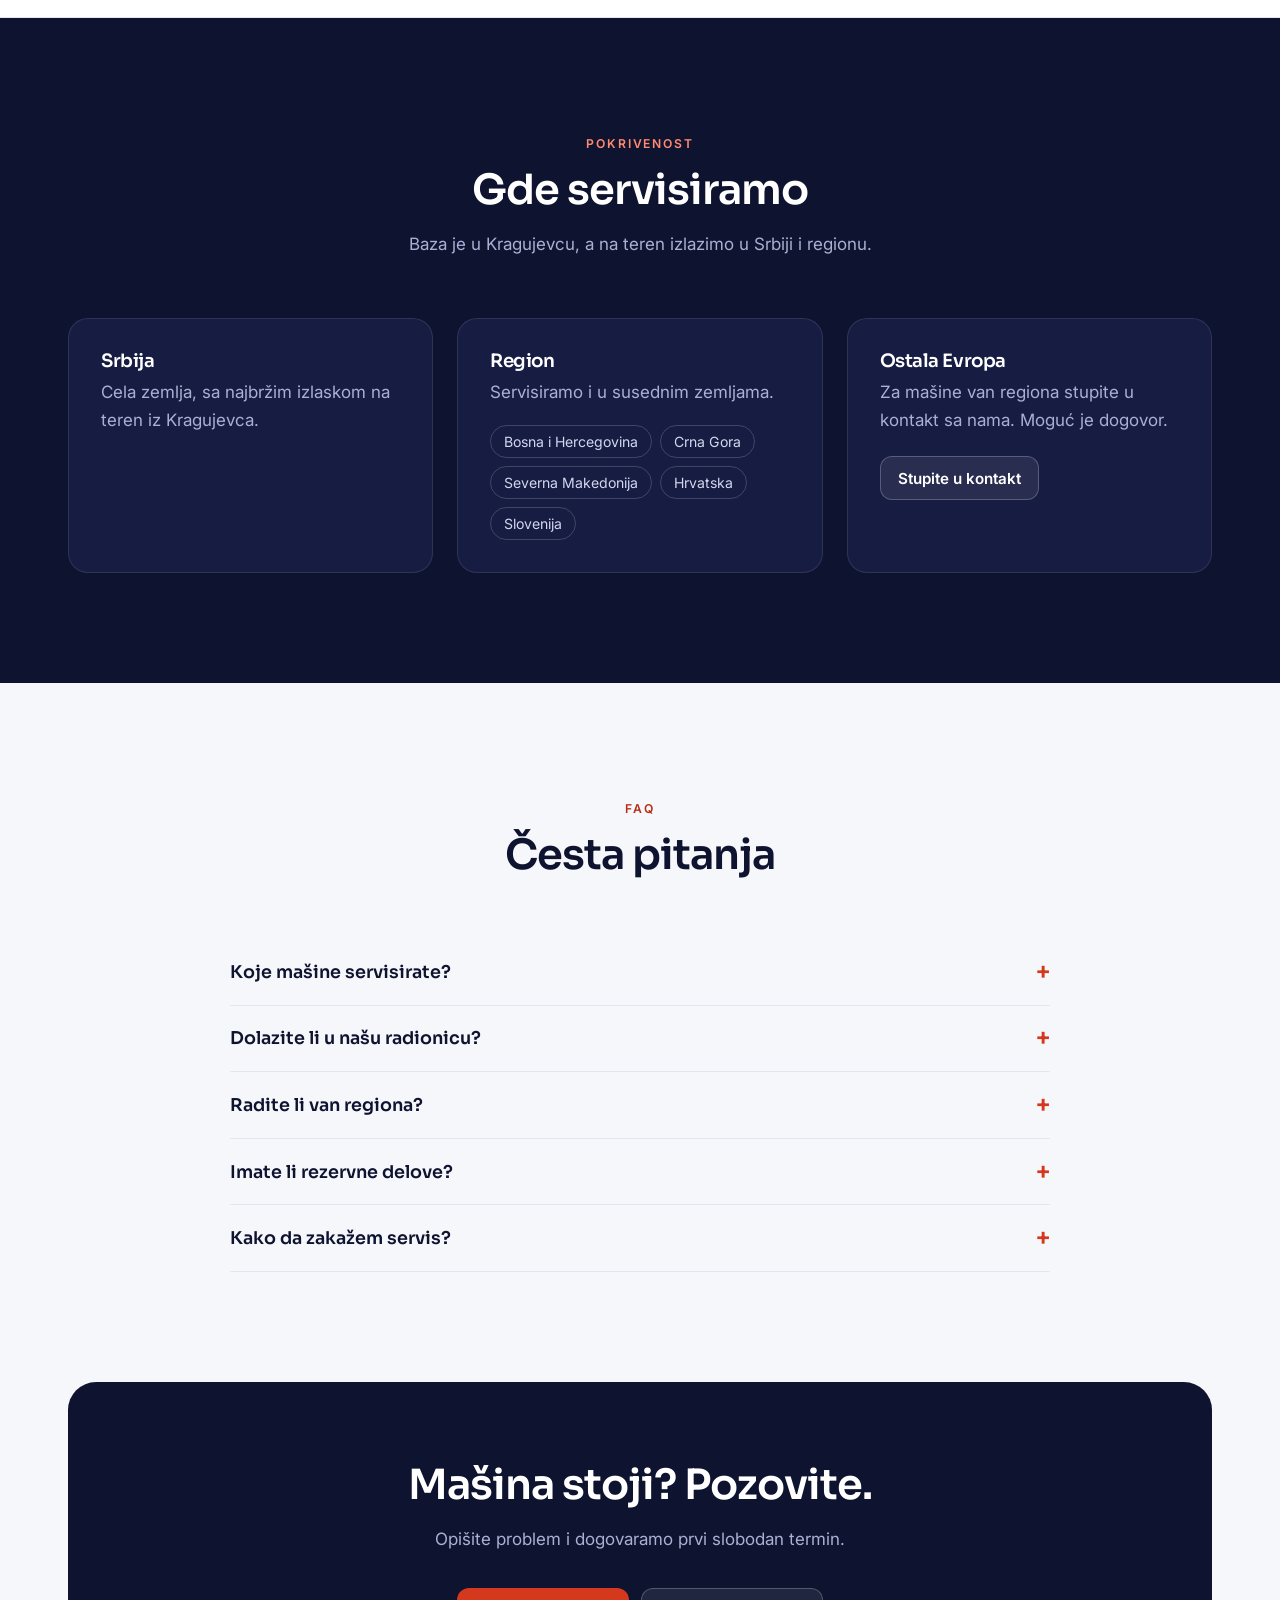
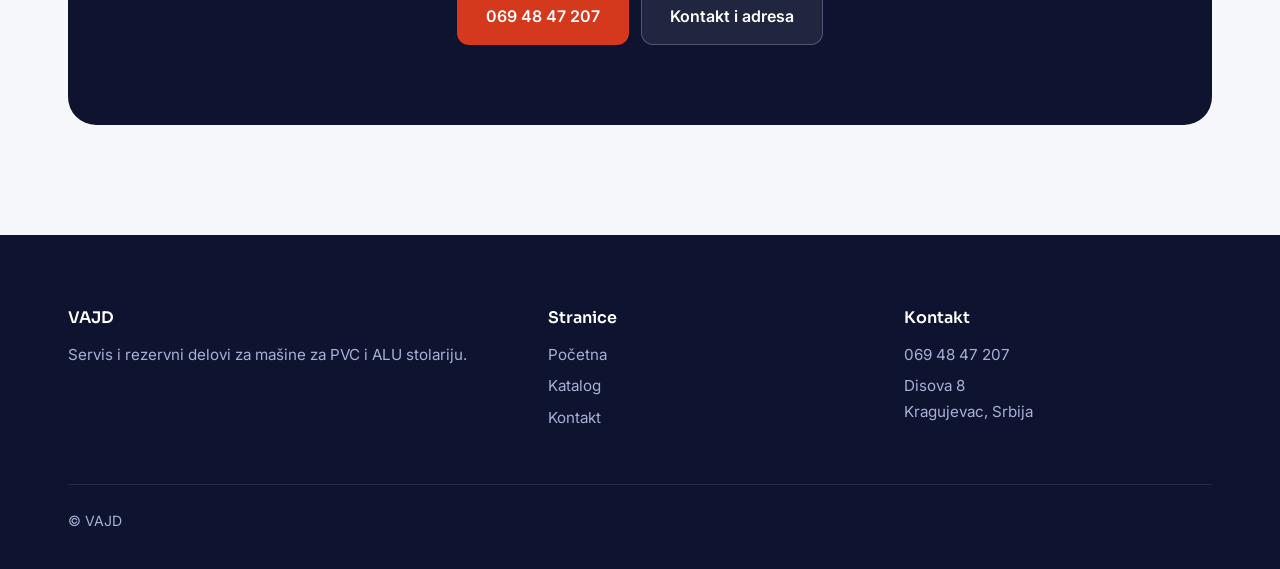
==== commit 32c5440b: "Add files via upload" ====
--- a/index.html
+++ b/index.html
@@ -1,52 +1,44 @@
-<!doctype html><html lang="sr"><head><meta charset="utf-8"><meta name="viewport" content="width=device-width,initial-scale=1">
-<title>VAJD | Servis mašina za PVC i ALU stolariju, Kragujevac, Srbija i Evropa</title><meta name="description" content="Servis, održavanje i rezervni delovi za mašine za obradu PVC i ALU profila. Kragujevac, Srbija, Balkan i cela Evropa. Pozovite 069 48 47 207."><meta property="og:title" content="VAJD | Servis mašina za PVC i ALU stolariju, Kragujevac, Srbija i Evropa"><meta property="og:description" content="Servis, održavanje i rezervni delovi za mašine za obradu PVC i ALU profila. Kragujevac, Srbija, Balkan i cela Evropa. Pozovite 069 48 47 207.">
+<!doctype html><html lang="sr"><head><meta charset="utf-8"><meta name="viewport" content="width=device-width,initial-scale=1,viewport-fit=cover">
+<title>VAJD | Servis mašina za PVC i ALU stolariju, Kragujevac</title><meta name="description" content="Servis, održavanje i rezervni delovi za mašine za PVC i ALU stolariju. Kragujevac, Srbija i region. Pozovite 069 48 47 207."><meta name="theme-color" content="#ffffff">
+<meta property="og:title" content="VAJD | Servis mašina za PVC i ALU stolariju, Kragujevac"><meta property="og:description" content="Servis, održavanje i rezervni delovi za mašine za PVC i ALU stolariju. Kragujevac, Srbija i region. Pozovite 069 48 47 207."><meta property="og:type" content="website">
+<link rel="icon" href="data:image/svg+xml,%3Csvg xmlns='http://www.w3.org/2000/svg' viewBox='0 0 32 32'%3E%3Cpath fill='%23d4381d' d='M16 2l12 7v14l-12 7L4 23V9z'/%3E%3C/svg%3E">
 <link rel="preconnect" href="https://fonts.googleapis.com"><link rel="preconnect" href="https://fonts.gstatic.com" crossorigin>
 <link rel="stylesheet" href="https://fonts.googleapis.com/css2?family=Inter:wght@400;500;600&family=Sora:wght@600;700&display=swap">
 <link rel="stylesheet" href="style.css">
-<script type="application/ld+json">{"@context":"https://schema.org","@type":"LocalBusiness","name":"VAJD servis mašina za PVC i ALU stolariju","telephone":"+381694847207","address":{"@type":"PostalAddress","streetAddress":"Disova 8","addressLocality":"Kragujevac","addressCountry":"RS"},"areaServed":["Srbija","Balkan","Evropa"]}</script>
+<script type="application/ld+json">{"@context":"https://schema.org","@type":"LocalBusiness","name":"VAJD servis mašina za PVC i ALU stolariju","description":"Servis, održavanje i rezervni delovi za mašine za PVC i ALU stolariju.","telephone":"+381694847207","address":{"@type":"PostalAddress","streetAddress":"Disova 8","addressLocality":"Kragujevac","addressCountry":"RS"},"areaServed":["Srbija","Balkan"]}</script>
 </head><body>
-<header><div class="wrap"><a class="brand" href="index.html" aria-label="VAJD početna"><svg viewBox="0 0 32 32" fill="currentColor"><path d="M16 2l12 7v14l-12 7L4 23V9z"/></svg>VAJD</a>
-<button class="menu" aria-expanded="false">Meni</button>
-<nav><a href="index.html" aria-current="page">Početna</a><a href="katalog.html">Katalog</a><a href="kontakt.html">Kontakt</a><a class="btn" href="tel:+381694847207">Pozovi</a></nav></div></header>
-<main><div class="hero"><div class="wrap"><div><span class="chip"><i></i>Servis na terenu: Srbija, Balkan, Evropa</span>
-<h1>Servis mašina za PVC i ALU stolariju, od Kragujevca do cele Evrope.</h1>
-<p class="lead">Dolazimo do vaše radionice, pronalazimo kvar i vraćamo mašinu u pogon. Zavarivačke mašine, testere, glodalice, prese i čistači šavova, za PVC i za aluminijum.</p>
+<a class="skip" href="#main">Preskoči na sadržaj</a>
+<header><div class="wrap"><a class="brand" href="index.html" aria-label="VAJD, početna"><svg viewBox="0 0 32 32" fill="currentColor" aria-hidden="true"><path d="M16 2l12 7v14l-12 7L4 23V9z"/></svg>VAJD</a>
+<nav aria-label="Glavna navigacija"><a href="index.html" aria-current="page">Početna</a><a href="katalog.html">Katalog</a><a href="kontakt.html">Kontakt</a><a class="btn sm" href="tel:+381694847207"><svg viewBox="0 0 24 24"><path d="M5 4h4l2 5-2.5 1.5a11 11 0 005 5L15 13l5 2v4a2 2 0 01-2 2A16 16 0 013 6a2 2 0 012-2z"/></svg>069 48 47 207</a></nav></div></header>
+<main id="main">
+<div class="hero"><div class="wrap"><div><span class="chip"><i></i>Kragujevac, Srbija</span>
+<h1>Servis mašina za PVC i ALU stolariju u Srbiji i regionu.</h1>
+<p class="lead">Popravljamo i održavamo zavarivačke mašine, testere, glodalice i prese, i vraćamo ih u pogon.</p>
 <div class="row"><a class="btn" href="tel:+381694847207">Pozovi 069 48 47 207</a><a class="btn g" href="katalog.html">Pogledaj katalog</a></div></div>
-<div class="hv"><div class="ph" role="img" aria-label="VAJD serviser na radu uz mašinu za PVC" style="--img:url(slike/hero.webp)"></div>
-<div class="float"><svg viewBox="0 0 24 24"><circle cx="12" cy="12" r="9"/><path d="M3 12h18M12 3c3 3 3 15 0 18M12 3c-3 3-3 15 0 18"/></svg><div><b>Servis na terenu</b><span>Srbija · Balkan · Evropa</span></div></div></div></div></div>
-<section class="trust"><div class="wrap"><div class="tcard"><div><b>PVC i ALU</b><p>Servis mašina za oba materijala</p></div><div><b>Srbija i Balkan</b><p>Brz izlazak na teren</p></div><div><b>Cela Evropa</b><p>Putujemo tamo gde je mašina</p></div></div></div></section>
-<section><div class="wrap"><div class="head"><span class="eb">Usluge</span><h2>Šta radimo</h2><p>Proizvođači PVC i ALU stolarije nas zovu kada mašina stane, ali i da do toga ne dođe.</p></div><div class="cards snap">
-<div class="card"><div class="ic"><svg viewBox="0 0 24 24"><circle cx="12" cy="12" r="3"/><circle cx="12" cy="12" r="8" stroke-dasharray="3 3.2"/></svg></div><h3>Servis i popravka</h3><p>Mehanički i pneumatski kvarovi na mašinama za PVC i ALU, podešavanje i puštanje u rad.</p></div>
-<div class="card"><div class="ic"><svg viewBox="0 0 24 24"><path d="M12 3l8 3v6c0 5-3.5 8-8 9-4.5-1-8-4-8-9V6z"/></svg></div><h3>Preventivno održavanje</h3><p>Redovni pregledi i podmazivanje koji smanjuju zastoje u proizvodnji.</p></div>
-<div class="card"><div class="ic"><svg viewBox="0 0 24 24"><path d="M3 7l9-4 9 4v10l-9 4-9-4z M3 7l9 4 9-4 M12 11v10"/></svg></div><h3>Rezervni delovi</h3><p>Noževi, glodala, listovi testera, grejne ploče i potrošni materijal.</p></div>
-<div class="card"><div class="ic"><svg viewBox="0 0 24 24"><circle cx="12" cy="12" r="9"/><path d="M3 12h18M12 3c3 3 3 15 0 18M12 3c-3 3-3 15 0 18"/></svg></div><h3>Servis širom Evrope</h3><p>Putujemo po dogovoru, u svaku zemlju gde radi vaša mašina.</p></div>
-<div class="card"><div class="ic"><svg viewBox="0 0 24 24"><path d="M14 6a4 4 0 105 5l-9 9a2 2 0 01-3-3l9-9z"/></svg></div><h3>Preseljenje i montaža</h3><p>Demontaža, transport i ponovno postavljanje linije u novoj hali.</p></div>
-<div class="card"><div class="ic"><svg viewBox="0 0 24 24"><rect x="3" y="5" width="18" height="12" rx="2"/><path d="M8 21h8M12 17v4"/></svg></div><h3>Konsultacije</h3><p>Pomoć pri izboru mašine i opreme za vaš obim proizvodnje.</p></div>
-</div></div></section>
+<div class="hv"><div class="ph"><img src="slike/hero.webp" alt="Serviser VAJD-a na radu uz mašinu za PVC" loading="eager" fetchpriority="high" decoding="async" onerror="this.remove()"></div><div class="float"><svg viewBox="0 0 24 24" aria-hidden="true"><path d="M12 21s7-6.2 7-11.5A7 7 0 005 9.5C5 14.8 12 21 12 21z"/><circle cx="12" cy="9.5" r="2.5"/></svg><div><b>Na terenu</b><span>U vašoj radionici</span></div></div></div></div></div>
+<section class="trust"><div class="wrap"><div class="tcard"><div><b>Servis na licu mesta</b><p>Dolazimo u vašu radionicu</p></div><div><b>PVC i ALU</b><p>Mašine za oba materijala</p></div><div><b>Rezervni delovi</b><p>Za najčešće mašine</p></div></div></div></section>
+<section id="usluge"><div class="wrap"><div class="head"><span class="eb">Usluge</span><h2>Šta radimo</h2><p>Proizvođači stolarije nas zovu kada mašina stane, ali i da do toga ne dođe.</p></div><div class="cards"><div class="card"><div class="ic"><svg viewBox="0 0 24 24" aria-hidden="true"><path d="M14 6a4 4 0 105 5l-9 9a2 2 0 01-3-3l9-9z"/></svg></div><h3>Servis i popravka</h3><p>Mehanički, pneumatski i električni kvarovi. Pronalazimo uzrok i popravljamo.</p></div><div class="card"><div class="ic"><svg viewBox="0 0 24 24" aria-hidden="true"><path d="M4 7h9M17 7h3M4 12h3M11 12h9M4 17h11M19 17h1"/><circle cx="15" cy="7" r="2"/><circle cx="9" cy="12" r="2"/><circle cx="17" cy="17" r="2"/></svg></div><h3>Podešavanje i kalibracija</h3><p>Tačni uglovi, temperature i pritisci, da profili ostanu precizni.</p></div><div class="card"><div class="ic"><svg viewBox="0 0 24 24" aria-hidden="true"><path d="M12 3l8 3v6c0 5-3.5 8-8 9-4.5-1-8-4-8-9V6z"/></svg></div><h3>Preventivno održavanje</h3><p>Redovni pregledi i podmazivanje koji smanjuju neplanirane zastoje.</p></div><div class="card"><div class="ic"><svg viewBox="0 0 24 24" aria-hidden="true"><path d="M3 7l9-4 9 4v10l-9 4-9-4z M3 7l9 4 9-4 M12 11v10"/></svg></div><h3>Rezervni delovi</h3><p>Noževi, glodala, listovi testera i grejne ploče za najčešće mašine.</p></div><div class="card"><div class="ic"><svg viewBox="0 0 24 24" aria-hidden="true"><path d="M3 7h11v9H3z M14 10h4l3 3v3h-7"/><circle cx="7" cy="17.5" r="1.8"/><circle cx="17" cy="17.5" r="1.8"/></svg></div><h3>Preseljenje i montaža</h3><p>Demontaža, transport i ponovno postavljanje linije u novoj hali.</p></div><div class="card"><div class="ic"><svg viewBox="0 0 24 24" aria-hidden="true"><rect x="3" y="5" width="18" height="12" rx="2"/><path d="M8 21h8M12 17v4"/></svg></div><h3>Konsultacije</h3><p>Pomoć pri izboru mašine i opreme za vaš obim proizvodnje.</p></div></div></div></section>
 <section class="white"><div class="wrap">
-<div class="split"><div class="ph" role="img" aria-label="Servis mašine u radionici klijenta" style="--img:url(slike/servis.webp)" data-l="Fotografija: servis u radionici"></div><div><h2>Dolazimo do vaše radionice</h2><p>Svaki dan zastoja košta. Zato ne čekate da mašina stigne kod nas: servis radimo na licu mesta.</p><ul><li>Dijagnostika kvara na licu mesta</li><li>Popravka ili zamena dela odmah, kad je deo dostupan</li><li>Probni rad na vašim PVC ili ALU profilima pre odlaska</li></ul></div></div>
-<div class="split rev"><div class="ph" role="img" aria-label="Rezervni delovi za mašine za PVC" style="--img:url(slike/delovi-lager.webp)" data-l="Fotografija: delovi"></div><div><h2>Delovi uvek pri ruci</h2><p>Najčešće potrošne delove nabavljamo unapred, da se čekanje svede na minimum.</p><ul><li>Noževi, glodala i listovi testera za PVC i ALU</li><li>Grejne ploče i teflon za zavarivanje</li><li>Provera dostupnosti za vašu mašinu telefonom</li></ul></div></div>
+<div class="split"><div class="ph" data-l="Servis u radionici"><img src="slike/servis.webp" alt="Serviser popravlja mašinu u radionici klijenta" loading="lazy" decoding="async" onerror="this.remove()"></div><div><h2>Proizvodnja stoji što kraće</h2><p>Svaki dan zastoja košta. Zato mašinu popravljamo tamo gde radi, a ne tek kad stigne do servisa.</p><ul><li>Dijagnostika kvara na licu mesta</li><li>Popravka ili zamena dela odmah, kad je deo dostupan</li><li>Probni rad na vašim profilima pre odlaska</li></ul></div></div>
+<div class="split rev"><div class="ph" data-l="PVC i ALU"><img src="slike/pvc-alu.webp" alt="Mašine za obradu PVC i ALU profila" loading="lazy" decoding="async" onerror="this.remove()"></div><div><h2>Dva materijala, jedan servis</h2><p>Ista ekipa servisira mašine za PVC i za aluminijum, pa ne tražite dva servisa.</p><ul><li>PVC: zavarivačke mašine, čistači šavova, testere</li><li>ALU: testere, prese za ugaone spojeve, CNC obradni centri</li><li>Delovi i potrošni materijal za oba materijala</li></ul></div></div>
 </div></section>
-<section><div class="wrap"><div class="head"><span class="eb">Galerija</span><h2>Iz radionice i sa terena</h2><p>Mašine kojima raspolažemo i poslovi koje radimo.</p></div><div class="bento">
-<div class="ph" role="img" aria-label="Radionica VAJD" style="--img:url(slike/radionica.webp)" data-l="Radionica"></div>
-<div class="ph" role="img" aria-label="Zavarivačka mašina za PVC" style="--img:url(slike/zavarivanje.webp)" data-l="Zavarivanje"></div>
-<div class="ph" role="img" aria-label="Testera za PVC i ALU profile" style="--img:url(slike/secenje.webp)" data-l="Sečenje"></div>
-<div class="ph" role="img" aria-label="Servis na terenu" style="--img:url(slike/teren.webp)" data-l="Na terenu"></div>
-<div class="ph" role="img" aria-label="Rezervni delovi" style="--img:url(slike/delovi.webp)" data-l="Delovi"></div>
-<div class="ph" role="img" aria-label="Obrada PVC i ALU profila" style="--img:url(slike/obrada.webp)" data-l="Obrada"></div>
-</div><div class="row" style="justify-content:center;margin-top:3rem"><a class="btn g" href="katalog.html">Pogledaj ceo katalog</a></div></div></section>
-<section class="white"><div class="wrap"><div class="head"><span class="eb">Proces</span><h2>Kako izgleda saradnja</h2><p>Četiri koraka od poziva do mašine koja radi.</p></div><div class="steps snap">
+<section><div class="wrap"><div class="head"><span class="eb">Galerija</span><h2>Iz radionice i sa terena</h2><p>Mašine kojima raspolažemo i poslovi koje radimo.</p></div><div class="bento"><div class="ph" data-l="Radionica"><img src="slike/radionica.webp" alt="Radionica VAJD servisa" loading="lazy" decoding="async" onerror="this.remove()"></div><div class="ph" data-l="Zavarivanje"><img src="slike/zavarivanje.webp" alt="Zavarivačka mašina za PVC profile" loading="lazy" decoding="async" onerror="this.remove()"></div><div class="ph" data-l="Sečenje"><img src="slike/secenje.webp" alt="Testera za PVC i ALU profile" loading="lazy" decoding="async" onerror="this.remove()"></div><div class="ph" data-l="Na terenu"><img src="slike/teren.webp" alt="Servis mašine na terenu" loading="lazy" decoding="async" onerror="this.remove()"></div><div class="ph" data-l="Delovi"><img src="slike/delovi.webp" alt="Rezervni delovi i alat" loading="lazy" decoding="async" onerror="this.remove()"></div><div class="ph" data-l="Obrada"><img src="slike/obrada.webp" alt="Obrada PVC i ALU profila" loading="lazy" decoding="async" onerror="this.remove()"></div></div><div class="row" style="justify-content:center;margin-top:3rem"><a class="btn g" href="katalog.html">Pogledaj ceo katalog</a></div></div></section>
+<section class="white"><div class="wrap"><div class="head"><span class="eb">Proces</span><h2>Kako izgleda saradnja</h2><p>Četiri koraka od poziva do mašine koja radi.</p></div><div class="steps">
 <div><h3>Pozovete nas</h3><p>Opišete kvar ili potrebu. Često već telefonom možemo da suzimo uzrok.</p></div>
-<div><h3>Dogovaramo termin</h3><p>Dolazak na vašu lokaciju u Srbiji, regionu ili Evropi.</p></div>
+<div><h3>Dogovaramo termin</h3><p>Usaglašavamo dolazak na vašu lokaciju.</p></div>
 <div><h3>Dijagnostika i servis</h3><p>Pronalazimo uzrok, popravljamo ili menjamo deo i podešavamo mašinu.</p></div>
-<div><h3>Test i predaja</h3><p>Probni rad na vašim profilima i preporuke za dalje održavanje.</p></div></div></div></section>
-<section class="dark"><div class="wrap"><div class="head"><span class="eb">Pokrivenost</span><h2>Gde radimo</h2><p>Baza je u Kragujevcu, a teren je širok.</p></div><div class="reach snap">
+<div><h3>Test i predaja</h3><p>Probni rad na vašim profilima i saveti za dalje održavanje.</p></div></div></div></section>
+<section class="dark"><div class="wrap"><div class="head"><span class="eb">Pokrivenost</span><h2>Gde servisiramo</h2><p>Baza je u Kragujevcu, a na teren izlazimo u Srbiji i regionu.</p></div><div class="reach">
 <div class="card"><h3>Srbija</h3><p>Cela zemlja, sa najbržim izlaskom na teren iz Kragujevca.</p></div>
-<div class="card"><h3>Balkan</h3><p>Region u kome radi najviše proizvođača PVC stolarije.</p><ul><li>Bosna i Hercegovina</li><li>Crna Gora</li><li>Severna Makedonija</li><li>Hrvatska</li><li>Slovenija</li></ul></div>
-<div class="card"><h3>Evropa</h3><p>Putujemo po dogovoru, bez obzira na zemlju.</p></div></div></div></section>
+<div class="card"><h3>Region</h3><p>Servisiramo i u susednim zemljama.</p><ul><li>Bosna i Hercegovina</li><li>Crna Gora</li><li>Severna Makedonija</li><li>Hrvatska</li><li>Slovenija</li></ul></div>
+<div class="card"><h3>Ostala Evropa</h3><p>Za mašine van regiona stupite u kontakt sa nama. Moguć je dogovor.</p><a class="btn d sm" href="kontakt.html">Stupite u kontakt</a></div></div></div></section>
 <section><div class="wrap"><div class="head"><span class="eb">FAQ</span><h2>Česta pitanja</h2></div><div class="faq">
-<details><summary>Dolazite li na lokaciju?</summary><p>Da. Dolazimo u vašu radionicu u Srbiji, na Balkanu i u ostatku Evrope.</p></details>
-<details><summary>Koje mašine servisirate?</summary><p>Zavarivačke mašine, testere, čistače šavova, kopirne glodalice i ostalu opremu za obradu PVC profila.</p></details><details><summary>Servisirate li i mašine za aluminijum?</summary><p>Da. Servisiramo mašine za PVC i za ALU stolariju: testere, prese za ugaone spojeve, glodalice i obradne centre.</p></details>
+<details><summary>Koje mašine servisirate?</summary><p>Mašine za PVC i ALU stolariju: zavarivačke mašine, testere, čistače šavova, glodalice, prese za ugaone spojeve i obradne centre.</p></details>
+<details><summary>Dolazite li u našu radionicu?</summary><p>Da. U Srbiji i regionu dolazimo na vašu lokaciju, a termin dogovaramo telefonom.</p></details>
+<details><summary>Radite li van regiona?</summary><p>Za ostatak Evrope stupite u kontakt sa nama. Moguć je dogovor, zavisno od lokacije i vrste kvara.</p></details>
 <details><summary>Imate li rezervne delove?</summary><p>Nabavljamo najčešće delove. Pozovite i proverićemo dostupnost za vašu mašinu.</p></details>
-<details><summary>Kako da zakažem servis?</summary><p>Pozovite 069 48 47 207 ili pošaljite poruku na Viber.</p></details></div></div></section>
-<section class="pad0"><div class="wrap"><div class="ctab"><h2>Mašina stoji? Pozovite odmah.</h2><p>Opišite problem i dogovaramo prvi slobodan termin, bilo gde u Srbiji, regionu ili Evropi.</p><div class="row"><a class="btn" href="tel:+381694847207">+381 69 48 47 207</a><a class="btn d" href="kontakt.html">Kontakt i adresa</a></div></div></div></section></main><footer><div class="wrap"><div class="cols"><div><b>VAJD</b><p>Servis mašina za PVC i ALU.<br>Srbija, Balkan i cela Evropa.</p></div><div><b>Stranice</b><a href="index.html">Početna</a><a href="katalog.html">Katalog</a><a href="kontakt.html">Kontakt</a></div><div><b>Kontakt</b><a href="tel:+381694847207">+381 69 48 47 207</a><p>Disova 8<br>Kragujevac, Srbija</p></div></div><div class="copy">© VAJD, servis mašina za PVC i ALU stolariju</div></div></footer><div class="dock"><a class="btn" href="tel:+381694847207">Pozovi</a><a class="btn g" href="viber://chat?number=%2B381694847207">Viber</a></div><script src="main.js"></script></body></html>
+<details><summary>Kako da zakažem servis?</summary><p>Pozovite 069 48 47 207, opišite kvar i dogovaramo termin.</p></details></div></div></section>
+<section class="pad0"><div class="wrap"><div class="ctab"><h2>Mašina stoji? Pozovite.</h2><p>Opišite problem i dogovaramo prvi slobodan termin.</p><div class="row"><a class="btn" href="tel:+381694847207">069 48 47 207</a><a class="btn d" href="kontakt.html">Kontakt i adresa</a></div></div></div></section>
+</main>
+<footer><div class="wrap"><div class="cols"><div><b>VAJD</b><p>Servis i rezervni delovi za mašine za PVC i ALU stolariju.</p></div><div><b>Stranice</b><a href="index.html">Početna</a><a href="katalog.html">Katalog</a><a href="kontakt.html">Kontakt</a></div><div><b>Kontakt</b><a href="tel:+381694847207">069 48 47 207</a><p>Disova 8<br>Kragujevac, Srbija</p></div></div><div class="copy">© VAJD</div></div></footer>
+<div class="tabs" role="navigation" aria-label="Brza navigacija"><a href="index.html" aria-current="page"><svg viewBox="0 0 24 24" aria-hidden="true"><path d="M3 11l9-8 9 8v9a1 1 0 01-1 1h-5v-6H9v6H4a1 1 0 01-1-1z"/></svg><span>Početna</span></a><a href="katalog.html"><svg viewBox="0 0 24 24" aria-hidden="true"><rect x="3" y="3" width="7" height="7" rx="1.6"/><rect x="14" y="3" width="7" height="7" rx="1.6"/><rect x="3" y="14" width="7" height="7" rx="1.6"/><rect x="14" y="14" width="7" height="7" rx="1.6"/></svg><span>Katalog</span></a><a class="call" href="tel:+381694847207" aria-label="Pozovi 069 48 47 207"><svg viewBox="0 0 24 24"><path d="M5 4h4l2 5-2.5 1.5a11 11 0 005 5L15 13l5 2v4a2 2 0 01-2 2A16 16 0 013 6a2 2 0 012-2z"/></svg><span>Pozovi</span></a><a href="index.html#usluge"><svg viewBox="0 0 24 24" aria-hidden="true"><path d="M14 6a4 4 0 105 5l-9 9a2 2 0 01-3-3l9-9z"/></svg><span>Usluge</span></a><a href="kontakt.html"><svg viewBox="0 0 24 24" aria-hidden="true"><path d="M12 21s7-6.2 7-11.5A7 7 0 005 9.5C5 14.8 12 21 12 21z"/><circle cx="12" cy="9.5" r="2.5"/></svg><span>Kontakt</span></a></div><script src="main.js"></script></body></html>
--- a/style.css
+++ b/style.css
@@ -1,29 +1,34 @@
-:root{--bg:#f6f7fb;--w:#fff;--ink:#0e1330;--mute:#5a6080;--line:#e3e6f0;--red:#e63e22;--navy:#0e1330;--navy2:#171c42;--r:20px;--sh:0 1px 2px rgba(14,19,48,.05),0 18px 40px -18px rgba(14,19,48,.18)}
+:root{--bg:#f6f7fb;--ink:#0e1330;--mute:#586080;--line:#e3e6f0;--red:#d4381d;--redd:#b82d15;--navy:#0e1330;--navy2:#171c42;--r:20px;--sh:0 1px 2px rgba(14,19,48,.05),0 18px 40px -18px rgba(14,19,48,.18);--f:Inter,system-ui,-apple-system,"Segoe UI",sans-serif;--fh:Sora,var(--f)}
 *{box-sizing:border-box;margin:0}
-html{scroll-behavior:smooth}
-body{font:400 17px/1.65 Inter,system-ui,sans-serif;color:var(--ink);background:var(--bg);overflow-x:hidden;-webkit-font-smoothing:antialiased}
-h1,h2,h3{font-family:Sora,Inter,sans-serif;line-height:1.12;letter-spacing:-.025em;font-weight:600}
-h1{font-size:clamp(2.4rem,5.2vw,4rem);font-weight:700;letter-spacing:-.035em}
+[hidden]{display:none!important}
+html{scroll-behavior:smooth;scroll-padding-top:92px}
+body{font:400 17px/1.65 var(--f);color:var(--ink);background:var(--bg);overflow-x:hidden;-webkit-font-smoothing:antialiased}
+h1,h2,h3{font-family:var(--fh);line-height:1.12;letter-spacing:-.025em;font-weight:600;text-wrap:balance}
+h1{font-size:clamp(2.3rem,5vw,3.9rem);font-weight:700;letter-spacing:-.035em}
 h2{font-size:clamp(1.8rem,3.4vw,2.6rem);margin-bottom:1rem}
 h3{font-size:1.15rem;margin-bottom:.4rem}
 p{color:var(--mute)}a{color:inherit}
 :focus-visible{outline:3px solid var(--red);outline-offset:3px}
+.sr{position:absolute;width:1px;height:1px;overflow:hidden;clip:rect(0 0 0 0);white-space:nowrap}
+.skip{position:absolute;left:12px;top:-70px;z-index:30;background:#fff;padding:.7rem 1rem;border-radius:10px;box-shadow:var(--sh);font-weight:600}.skip:focus{top:12px}
 .wrap{max-width:1200px;margin:0 auto;padding:0 28px}
+.eb{display:inline-block;font:600 .76rem var(--f);letter-spacing:.16em;text-transform:uppercase;color:var(--redd);margin-bottom:1rem}
 header{position:fixed;inset:0 0 auto;z-index:10}
-header::before{content:"";position:absolute;inset:0;z-index:-1;background:rgba(255,255,255,.86);backdrop-filter:blur(16px);border-bottom:1px solid var(--line)}
+header::before{content:"";position:absolute;inset:0;z-index:-1;background:rgba(255,255,255,.88);backdrop-filter:blur(16px);-webkit-backdrop-filter:blur(16px);border-bottom:1px solid var(--line)}
 header .wrap{display:flex;align-items:center;justify-content:space-between;height:76px}
-.brand{display:flex;align-items:center;gap:.65rem;text-decoration:none;font:700 1.3rem Sora,Inter,system-ui,sans-serif;letter-spacing:.04em}
+.brand{display:flex;align-items:center;gap:.65rem;min-height:44px;text-decoration:none;font:700 1.3rem var(--fh);letter-spacing:.04em}
 .brand svg{width:32px;height:32px;color:var(--red)}
-nav{display:flex;align-items:center;gap:2.2rem}
-nav a:not(.btn){text-decoration:none;color:var(--mute);font-weight:500;font-size:.98rem;padding:.3rem 0;border-bottom:2px solid transparent}
-nav a:not(.btn):hover,nav a[aria-current]{color:var(--ink);border-color:var(--red)}
-nav .btn{padding:.65rem 1.3rem;margin:0;font-size:.95rem}
-.menu{display:none;background:#fff;border:1px solid var(--line);color:var(--ink);padding:.5rem 1rem;border-radius:10px;font:inherit;font-weight:500}
-.btn{display:inline-flex;align-items:center;justify-content:center;background:var(--red);color:#fff!important;padding:.95rem 1.8rem;border-radius:12px;text-decoration:none;font-weight:600;border:0;font-size:1rem;cursor:pointer;transition:background .2s,transform .2s;box-shadow:0 1px 2px rgba(0,0,0,.12)}
-.btn:hover{background:#cf3318;transform:translateY(-1px)}
+header nav{display:flex;align-items:center;gap:2.2rem}
+header nav a:not(.btn){text-decoration:none;color:var(--mute);font-weight:500;font-size:.98rem;padding:.3rem 0;border-bottom:2px solid transparent}
+header nav a:not(.btn):hover,header nav a[aria-current]{color:var(--ink);border-color:var(--red)}
+.btn{display:inline-flex;align-items:center;justify-content:center;gap:.55rem;background:var(--red);color:#fff!important;padding:.95rem 1.8rem;border-radius:12px;text-decoration:none;font-weight:600;border:0;font-size:1rem;cursor:pointer;transition:background .2s,transform .2s;box-shadow:0 1px 2px rgba(0,0,0,.12)}
+.btn:hover{background:var(--redd);transform:translateY(-1px)}
+.btn.sm{padding:.6rem 1.15rem;font-size:.95rem}
+.btn svg{width:18px;height:18px;fill:none;stroke:currentColor;stroke-width:2;stroke-linecap:round;stroke-linejoin:round}
 .btn.g{background:#fff;color:var(--ink)!important;box-shadow:inset 0 0 0 1px var(--line),0 1px 2px rgba(14,19,48,.05)}
-.btn.g:hover{background:#f0f2f9}
-.btn.d{background:rgba(255,255,255,.08);color:#fff!important;box-shadow:inset 0 0 0 1px rgba(255,255,255,.2)}
+.btn.g:hover{background:#eef0f8}
+.btn.d{background:rgba(255,255,255,.08);color:#fff!important;box-shadow:inset 0 0 0 1px rgba(255,255,255,.22)}
+.btn.d:hover{background:rgba(255,255,255,.16)}
 .row{display:flex;flex-wrap:wrap;gap:.8rem}
 .hero{padding:150px 0 110px;background:linear-gradient(180deg,#fff 0,var(--bg) 100%)}
 .hero .wrap{display:grid;grid-template-columns:1.05fr .95fr;gap:72px;align-items:center}
@@ -32,116 +37,126 @@
 .lead{font-size:1.2rem;max-width:46ch;margin:1.4rem 0 2.2rem}
 .chip{display:inline-flex;align-items:center;gap:.55rem;padding:.4rem 1rem;border:1px solid var(--line);border-radius:99px;background:#fff;font-size:.9rem;font-weight:500;margin-bottom:1.6rem}
 .chip i{width:8px;height:8px;border-radius:50%;background:#22b35e}
-.hv{position:relative}
-.hv .ph{aspect-ratio:4/5;box-shadow:var(--sh)}
+.hv{position:relative}.hv .ph{aspect-ratio:4/5;box-shadow:var(--sh)}
 .float{position:absolute;left:-28px;bottom:36px;display:flex;align-items:center;gap:.9rem;background:#fff;border-radius:16px;padding:1rem 1.3rem;box-shadow:var(--sh);border:1px solid var(--line)}
-.float b{display:block;font:600 1rem Sora,Inter,system-ui,sans-serif}.float span{font-size:.88rem;color:var(--mute)}
-.float svg,.ic svg{width:26px;height:26px;fill:none;stroke:currentColor;stroke-width:1.7;stroke-linecap:round;stroke-linejoin:round}
-.float svg{color:var(--red)}
-.ph{position:relative;border-radius:var(--r);overflow:hidden;border:1px solid var(--line);min-height:180px;background-color:#e6e9f4;background-image:var(--img),url("data:image/svg+xml,%3Csvg xmlns='http://www.w3.org/2000/svg' width='44' height='44' fill='none' stroke='%239aa1c2' stroke-width='1.6' stroke-linecap='round' stroke-linejoin='round'%3E%3Crect x='5' y='11' width='34' height='24' rx='4'/%3E%3Ccircle cx='22' cy='23' r='6'/%3E%3Cpath d='M15 11l2-4h10l2 4'/%3E%3C/svg%3E"),linear-gradient(135deg,#eef0f8,#dde1f0);background-size:cover,44px,cover;background-position:center;background-repeat:no-repeat}
+.float b{display:block;font:600 1rem var(--fh)}.float span{font-size:.88rem;color:var(--mute)}
+.float svg,.ic svg{width:26px;height:26px;fill:none;stroke:currentColor;stroke-width:1.7;stroke-linecap:round;stroke-linejoin:round}.float svg{color:var(--red)}
+.ph{position:relative;border-radius:var(--r);overflow:hidden;border:1px solid var(--line);min-height:0;background-color:#e6e9f4;background-image:url("data:image/svg+xml,%3Csvg xmlns='http://www.w3.org/2000/svg' width='44' height='44' fill='none' stroke='%239aa1c2' stroke-width='1.6' stroke-linecap='round' stroke-linejoin='round'%3E%3Crect x='5' y='11' width='34' height='24' rx='4'/%3E%3Ccircle cx='22' cy='23' r='6'/%3E%3Cpath d='M15 11l2-4h10l2 4'/%3E%3C/svg%3E"),linear-gradient(135deg,#eef0f8,#dde1f0);background-size:44px,cover;background-position:center;background-repeat:no-repeat}
+.ph img{position:absolute;inset:0;width:100%;height:100%;object-fit:cover}
 .ph[data-l]::after{content:attr(data-l);position:absolute;left:14px;bottom:14px;padding:.3rem .85rem;border-radius:99px;background:rgba(255,255,255,.92);font-size:.84rem;font-weight:500;color:var(--ink)}
+.ph:has(img)::after{display:none}
 section{padding:110px 0}
+.pg{padding:150px 0 110px}
 .head{text-align:center;max-width:680px;margin:0 auto 60px}
 .trust{margin-top:-56px;position:relative;z-index:2;padding:0}
 .tcard{background:#fff;border:1px solid var(--line);border-radius:var(--r);box-shadow:var(--sh);display:grid;grid-template-columns:repeat(3,1fr)}
 .tcard div{padding:2rem 1.5rem;text-align:center}.tcard div+div{border-left:1px solid var(--line)}
-.tcard b{display:block;font:600 1.25rem Sora,Inter,system-ui,sans-serif;margin-bottom:.2rem}.tcard p{font-size:.95rem}
+.tcard b{display:block;font:600 1.25rem var(--fh);margin-bottom:.2rem}.tcard p{font-size:.95rem}
 .cards{display:grid;grid-template-columns:repeat(3,1fr);gap:24px}
 .card{background:#fff;border:1px solid var(--line);border-radius:var(--r);padding:2rem;transition:box-shadow .25s,transform .25s}
 .card:hover{box-shadow:var(--sh);transform:translateY(-3px)}
-.ic{width:52px;height:52px;border-radius:14px;background:rgba(230,62,34,.08);color:var(--red);display:grid;place-items:center;margin-bottom:1.3rem}
+.ic{width:52px;height:52px;border-radius:14px;background:rgba(212,56,29,.08);color:var(--red);display:grid;place-items:center;margin-bottom:1.3rem}
 .split{display:grid;grid-template-columns:1fr 1fr;gap:80px;align-items:center}
 .split+.split{margin-top:110px}.split.rev .ph{order:2}
 .split .ph{aspect-ratio:5/4;box-shadow:var(--sh)}
 .split ul{list-style:none;padding:0;margin-top:1.4rem;display:grid;gap:.8rem}
 .split li{padding-left:2rem;position:relative}
-.split li::before{content:"";position:absolute;left:0;top:.35em;width:1.2rem;height:1.2rem;border-radius:50%;background:rgba(230,62,34,.1) url("data:image/svg+xml,%3Csvg xmlns='http://www.w3.org/2000/svg' viewBox='0 0 20 20' fill='none' stroke='%23e63e22' stroke-width='2.4' stroke-linecap='round' stroke-linejoin='round'%3E%3Cpath d='M5 10.5l3.2 3.2L15 7'/%3E%3C/svg%3E") center/70% no-repeat}
+.split li::before{content:"";position:absolute;left:0;top:.35em;width:1.2rem;height:1.2rem;border-radius:50%;background:rgba(212,56,29,.1) url("data:image/svg+xml,%3Csvg xmlns='http://www.w3.org/2000/svg' viewBox='0 0 20 20' fill='none' stroke='%23d4381d' stroke-width='2.4' stroke-linecap='round' stroke-linejoin='round'%3E%3Cpath d='M5 10.5l3.2 3.2L15 7'/%3E%3C/svg%3E") center/70% no-repeat}
 .bento{display:grid;grid-template-columns:repeat(4,1fr);grid-auto-rows:210px;gap:20px}
-.bento .ph:nth-child(1){grid-column:span 2;grid-row:span 2}.bento .ph:nth-child(4),.bento .ph:nth-child(5),.bento .ph:nth-child(6){grid-column:span 2}
+.bento .ph:nth-child(1){grid-column:span 2;grid-row:span 2}
+.bento .ph:nth-child(4),.bento .ph:nth-child(5),.bento .ph:nth-child(6){grid-column:span 2}
 .white{background:#fff;border-block:1px solid var(--line)}
 .steps{display:grid;grid-template-columns:repeat(4,1fr);gap:32px;counter-reset:s}
 .steps div{counter-increment:s;border-top:2px solid var(--line);padding-top:1.6rem;position:relative}
-.steps div::before{content:"0" counter(s);display:block;font:600 1.1rem Sora,Inter,system-ui,sans-serif;color:var(--red);margin-bottom:.8rem}
+.steps div::before{content:"0" counter(s);display:block;font:600 1.1rem var(--fh);color:var(--redd);margin-bottom:.8rem}
 .steps div::after{content:"";position:absolute;top:-2px;left:0;width:56px;height:2px;background:var(--red)}
-.dark{background:var(--navy);color:#fff}.dark p{color:#aab0d4}
+.dark{background:var(--navy);color:#fff}.dark p{color:#aab0d4}.dark .eb{color:#ff8a70}
 .reach{display:grid;grid-template-columns:repeat(3,1fr);gap:24px}
-.reach .card{background:var(--navy2);border-color:rgba(255,255,255,.1);color:#fff}.reach .card:hover{box-shadow:none;transform:none}
+.reach .card{background:var(--navy2);border-color:rgba(255,255,255,.1);color:#fff;display:flex;flex-direction:column}.reach .card:hover{box-shadow:none;transform:none}
 .reach ul{list-style:none;padding:0;margin-top:1.2rem;display:flex;flex-wrap:wrap;gap:.5rem}
 .reach li{font-size:.88rem;padding:.25rem .8rem;border-radius:99px;border:1px solid rgba(255,255,255,.18);color:#d3d7ee}
+.reach .btn{margin-top:auto;align-self:flex-start}.reach p+.btn{margin-top:1.4rem}
 .faq{max-width:820px;margin:0 auto}
-details{border-bottom:1px solid var(--line);padding:1.3rem 0}
-summary{cursor:pointer;font:600 1.1rem Sora,Inter,system-ui,sans-serif;list-style:none;display:flex;justify-content:space-between;gap:1rem}
+details{border-bottom:1px solid var(--line)}details[open]{padding-bottom:1.3rem}
+summary{cursor:pointer;font:600 1.1rem var(--fh);list-style:none;display:flex;justify-content:space-between;align-items:center;gap:1rem;padding:1.3rem 0;min-height:56px}
+summary::-webkit-details-marker{display:none}
 summary::after{content:"+";color:var(--red);font-size:1.5rem;line-height:1}details[open] summary::after{content:"–"}
-details p{margin-top:.8rem;max-width:68ch}
+details p{max-width:68ch}
 .ctab{background:var(--navy);border-radius:28px;padding:80px 28px;text-align:center;color:#fff}
 .ctab p{max-width:48ch;margin:0 auto 2.2rem;color:#aab0d4}.ctab .row{justify-content:center}
 .pad0{padding-top:0}
-.tools{display:flex;flex-wrap:wrap;gap:1rem;align-items:center;justify-content:space-between;margin-bottom:2.4rem}
+.tools{display:flex;flex-wrap:wrap;gap:1rem;align-items:center;justify-content:space-between;margin-bottom:1rem}
 .tools input{flex:1;min-width:240px;max-width:380px;background:#fff;border:1px solid var(--line);border-radius:12px;padding:.85rem 1.2rem;color:var(--ink);font:inherit}
+.fl{display:flex;flex-wrap:wrap;gap:.6rem 1.2rem;justify-content:flex-end}
 .filters{display:flex;flex-wrap:wrap;gap:.5rem}
 .filters button{font:inherit;font-weight:500;padding:.6rem 1.15rem;border:1px solid var(--line);background:#fff;color:var(--ink);border-radius:10px;cursor:pointer}
 .filters button[aria-pressed=true]{background:var(--ink);border-color:var(--ink);color:#fff}
+.filters[data-k=m] button[aria-pressed=true]{background:var(--red);border-color:var(--red)}
+.count{font-size:.92rem;margin-bottom:1.6rem}
 .items{display:grid;grid-template-columns:repeat(3,1fr);gap:24px}
 .item{display:flex;flex-direction:column;justify-content:flex-start;align-items:stretch;background:#fff;border:1px solid var(--line);border-radius:var(--r);overflow:hidden;cursor:pointer;text-align:left;font:inherit;color:inherit;padding:0;transition:box-shadow .25s,transform .25s}
 .item:hover{box-shadow:var(--sh);transform:translateY(-3px)}
 .item .ph{border:0;border-radius:0;aspect-ratio:4/3}.item .t{padding:1.4rem 1.6rem 1.7rem}
-.item small{color:var(--red);font-weight:600}.item[hidden]{display:none}
+.item small{color:var(--redd);font-weight:600}
+.empty{text-align:center;padding:3rem 1rem}.empty .btn{margin-top:1rem}
 dialog{border:0;border-radius:24px;max-width:540px;width:calc(100% - 2rem);padding:2.2rem;background:#fff;color:var(--ink);box-shadow:0 30px 80px rgba(14,19,48,.35);margin:auto}
 dialog::backdrop{background:rgba(14,19,48,.55);backdrop-filter:blur(4px)}dialog p{margin:.7rem 0 1.5rem}
 .contact{display:grid;grid-template-columns:1fr 1.15fr;gap:32px;align-items:stretch}
-.contact .card{margin-bottom:20px}.contact .card:last-child{margin:0}.big{font:600 1.8rem Sora,Inter,system-ui,sans-serif;text-decoration:none}
+.contact .card{margin-bottom:20px}.contact .card:last-child{margin:0}.contact .card p+p{margin-top:.3rem;font-size:.95rem}
+.big{font:600 1.9rem var(--fh);text-decoration:none;display:block;padding:.25rem 0}
 iframe{width:100%;height:100%;min-height:420px;border:1px solid var(--line);border-radius:var(--r)}
 footer{background:var(--navy);color:#aab0d4;padding:72px 0 36px}
 footer .cols{display:grid;grid-template-columns:1.4fr 1fr 1fr;gap:48px}
-footer b{display:block;color:#fff;font:600 1rem Sora,Inter,system-ui,sans-serif;margin-bottom:.9rem}footer p,footer a{color:#aab0d4;text-decoration:none;display:block;margin-bottom:.4rem;font-size:.95rem}footer a:hover{color:#fff}
+footer b{display:block;color:#fff;font:600 1rem var(--fh);margin-bottom:.9rem}
+footer p,footer a{color:#aab0d4;text-decoration:none;display:block;margin-bottom:.4rem;font-size:.95rem}footer a:hover{color:#fff}
 footer .copy{border-top:1px solid rgba(255,255,255,.1);margin-top:48px;padding-top:24px;font-size:.88rem}
-.nomt{margin-top:0}
-@media(max-width:900px){.hero{padding:120px 0 90px}.hero .wrap,.split,.contact{grid-template-columns:1fr;gap:48px}.split.rev .ph{order:0}.float{left:14px}.cards,.items,.reach{grid-template-columns:1fr 1fr}.steps{grid-template-columns:1fr 1fr}.bento{grid-template-columns:1fr 1fr;grid-auto-rows:170px}.bento .ph:nth-child(1),.bento .ph:nth-child(4){grid-column:span 2}.bento .ph:nth-child(5),.bento .ph:nth-child(6){grid-column:span 1}section{padding:72px 0}.split+.split{margin-top:72px}.menu{display:block}nav{display:none;position:absolute;top:76px;left:0;right:0;flex-direction:column;align-items:stretch;gap:1rem;background:#fff;padding:1.4rem 28px;border-bottom:1px solid var(--line)}nav.open{display:flex}nav .btn{margin-top:.4rem}.tcard{grid-template-columns:1fr}.tcard div+div{border-left:0;border-top:1px solid var(--line)}footer .cols{grid-template-columns:1fr 1fr}}
-@media(max-width:560px){.cards,.items,.reach,.steps,footer .cols{grid-template-columns:1fr}.row .btn{flex:1 1 100%}.wrap{padding:0 20px}.ctab{padding:56px 22px}.tools input{max-width:none}}
-@media(prefers-reduced-motion:reduce){*{animation:none!important;transition:none!important;scroll-behavior:auto!important}}
-/* premium layer */
-.eb{display:inline-block;font:600 .76rem Inter,system-ui,sans-serif;letter-spacing:.16em;text-transform:uppercase;color:var(--red);margin-bottom:1rem}
-.head h1+p{margin-top:1rem}
+.tabs{display:none}
 .js [data-r]{opacity:0;transform:translateY(28px);transition:opacity .9s cubic-bezier(.2,.7,.2,1),transform .9s cubic-bezier(.2,.7,.2,1)}
 .js [data-r].in{opacity:1;transform:none}
-.fl{display:flex;flex-wrap:wrap;gap:.6rem 1.2rem;justify-content:flex-end}
-.filters[data-k=m] button[aria-pressed=true]{background:var(--red);border-color:var(--red)}
-.dock{display:none}
-.hero h1{text-wrap:balance}.head h2{text-wrap:balance}
 @media(max-width:900px){
- body{padding-bottom:100px}
- .dock{display:flex;gap:10px;position:fixed;left:12px;right:12px;bottom:calc(12px + env(safe-area-inset-bottom,0px));z-index:9;padding:8px;border-radius:20px;background:rgba(255,255,255,.88);backdrop-filter:blur(18px);border:1px solid var(--line);box-shadow:0 16px 44px -12px rgba(14,19,48,.38)}
- .dock .btn{flex:1;padding:.9rem;margin:0;border-radius:14px}
- nav{position:fixed;top:76px;bottom:0;left:0;right:0;gap:0;padding:1.2rem 24px 120px;overflow:auto;background:#fff}
- nav a:not(.btn){font:600 1.7rem Sora,Inter,system-ui,sans-serif;color:var(--ink);padding:1.1rem 0;border-bottom:1px solid var(--line)}
- nav .btn{margin-top:1.6rem;padding:1rem;font-size:1.05rem}
+ header{position:absolute}header::before{background:none;backdrop-filter:none;border:0}
+ header .wrap{height:60px;justify-content:center}header nav{display:none}
+ .brand{font-size:1.15rem}.brand svg{width:28px;height:28px}
+ .hero{padding:76px 0 80px}.pg{padding:84px 0 64px}
+ .hero .wrap,.split,.contact{grid-template-columns:1fr;gap:40px}.split.rev .ph{order:0}
+ .float{left:14px}
+ .cards,.items,.reach{grid-template-columns:1fr 1fr}.steps{grid-template-columns:1fr 1fr}
+ .bento{grid-template-columns:1fr 1fr;grid-auto-rows:170px}
+ .bento .ph:nth-child(1),.bento .ph:nth-child(4){grid-column:span 2}.bento .ph:nth-child(5),.bento .ph:nth-child(6){grid-column:span 1}
+ section{padding:72px 0}.split+.split{margin-top:72px}
+ .tcard{grid-template-columns:1fr}.tcard div{text-align:left;padding:1.2rem 1.5rem}.tcard div+div{border-left:0;border-top:1px solid var(--line)}
  .fl{justify-content:flex-start}
+ footer{padding:56px 0 150px}footer .cols{grid-template-columns:1fr 1fr}
+ .tabs{display:grid;grid-template-columns:repeat(5,1fr);align-items:end;position:fixed;left:12px;right:12px;bottom:calc(10px + env(safe-area-inset-bottom,0px));z-index:20;padding:8px 6px;border-radius:28px;background:rgba(255,255,255,.9);backdrop-filter:blur(22px);-webkit-backdrop-filter:blur(22px);border:1px solid var(--line);box-shadow:0 20px 50px -14px rgba(14,19,48,.42)}
+ .tabs a{display:flex;flex-direction:column;align-items:center;gap:3px;padding:9px 0 8px;border-radius:20px;text-decoration:none;color:var(--mute);font:500 .68rem var(--f);transition:background .2s,color .2s}
+ .tabs svg{width:22px;height:22px;fill:none;stroke:currentColor;stroke-width:1.8;stroke-linecap:round;stroke-linejoin:round}
+ .tabs a[aria-current]{color:var(--ink);background:rgba(14,19,48,.06)}
+ .tabs .call{width:62px;height:62px;border-radius:50%;margin:-30px auto 2px;padding:0;justify-content:center;background:var(--red);color:#fff;border:5px solid #fff;box-shadow:0 14px 28px -8px rgba(212,56,29,.55)}
+ .tabs .call svg{width:24px;height:24px}.tabs .call span{display:none}
 }
 @media(max-width:700px){
- .snap{display:flex!important;overflow-x:auto;scroll-snap-type:x mandatory;gap:14px;margin:0 -20px;padding:6px 20px 22px;scroll-padding:0 20px;scrollbar-width:none;-webkit-overflow-scrolling:touch}
- .snap::-webkit-scrollbar{display:none}
- .snap>*{flex:0 0 82%;scroll-snap-align:start}
- .steps.snap>*{flex-basis:74%;padding-right:.4rem}
- .reach.snap>*{flex-basis:84%}
- h1{font-size:2.35rem;letter-spacing:-.04em}
- h2{font-size:1.85rem}
- .hero{padding:104px 0 72px}
- .lead{font-size:1.08rem;margin:1.1rem 0 1.8rem}
- .hero .wrap{gap:40px}
- .hv{margin:0 -20px}.hv .ph{aspect-ratio:1/1;border-radius:0;border-left:0;border-right:0}
- .float{left:20px;bottom:20px}
- .head{margin-bottom:36px;text-align:left}.head .eb{display:block}
- .tcard div{padding:1.15rem 1.4rem;text-align:left}
- .tcard b{font-size:1.1rem}
- .trust{margin-top:-28px}
- section{padding:64px 0}
+ .wrap{padding:0 20px}
+ h1{font-size:2.3rem;letter-spacing:-.04em}h2{font-size:1.8rem}
+ .lead{font-size:1.06rem;margin:1.1rem 0 1.8rem}
+ .hero .wrap{gap:36px}
+ .hv{margin:0 -20px}.hv .ph{aspect-ratio:5/4;border-radius:0;border-left:0;border-right:0}.float{left:20px;bottom:20px}
+ .head{text-align:left;margin-bottom:32px}.head .eb{display:block}
+ .trust{margin-top:-24px}
+ section{padding:60px 0}
+ .cards,.reach{grid-template-columns:1fr;gap:12px}
+ .cards .card{display:grid;grid-template-columns:48px 1fr;column-gap:16px;padding:1.2rem;align-items:start}
+ .cards .ic{grid-row:1/3;width:48px;height:48px;margin:0}.cards .card h3{margin:0 0 .15rem}.cards .card p{font-size:.95rem;line-height:1.5}
+ .steps{grid-template-columns:1fr;gap:0}
+ .steps div{border-top:0;border-left:2px solid var(--line);padding:0 0 1.8rem 1.4rem}.steps div:last-child{padding-bottom:0}.steps div::after{top:0;left:-2px;width:2px;height:30px}
  .split{gap:28px}.split h2{margin-bottom:.6rem}
- .bento{grid-auto-rows:150px;gap:12px}
+ .bento{grid-auto-rows:150px;gap:12px}.ph{border-radius:16px}
  .items{grid-template-columns:1fr 1fr;gap:12px}.item .t{padding:.9rem 1rem 1.1rem}.item h3{font-size:1rem}.item p{display:none}.item small{font-size:.72rem}
- .ph{border-radius:16px}
  .ctab{padding:52px 24px;text-align:left;border-radius:24px}.ctab .row{justify-content:flex-start}.ctab p{margin-left:0}
- .tools{margin-bottom:1.6rem;flex-direction:column;align-items:stretch}.fl{min-width:0;max-width:100%;flex-wrap:nowrap}.filters{overflow-x:auto;flex-wrap:nowrap;margin:0 -20px;padding:0 20px;scrollbar-width:none}.fl{flex-direction:column;width:100%;gap:.6rem;margin:0}.filters button{white-space:nowrap}
- footer{padding-top:52px}
+ .tools{flex-direction:column;align-items:stretch}.tools input{max-width:none}
+ .fl{flex-direction:column;flex-wrap:nowrap;width:100%;min-width:0;gap:.6rem}
+ .filters{overflow-x:auto;flex-wrap:nowrap;margin:0 -20px;padding:0 20px;scrollbar-width:none}.filters button{white-space:nowrap}
+ .row .btn{flex:1 1 100%}
+ dialog{margin:auto auto 0;max-width:none;width:100%;border-radius:24px 24px 0 0;padding:1.8rem 1.4rem calc(1.8rem + env(safe-area-inset-bottom,0px))}
+ footer .cols{grid-template-columns:1fr;gap:28px}
 }
-
-@media(max-width:900px){.dock{transform:translateY(140%);opacity:0;transition:transform .45s cubic-bezier(.2,.7,.2,1),opacity .3s}.dock.on{transform:none;opacity:1}body.nv .dock{transform:translateY(140%);opacity:0}}
+@media(prefers-reduced-motion:reduce){*{animation:none!important;transition:none!important;scroll-behavior:auto!important}.js [data-r]{opacity:1!important;transform:none!important}}
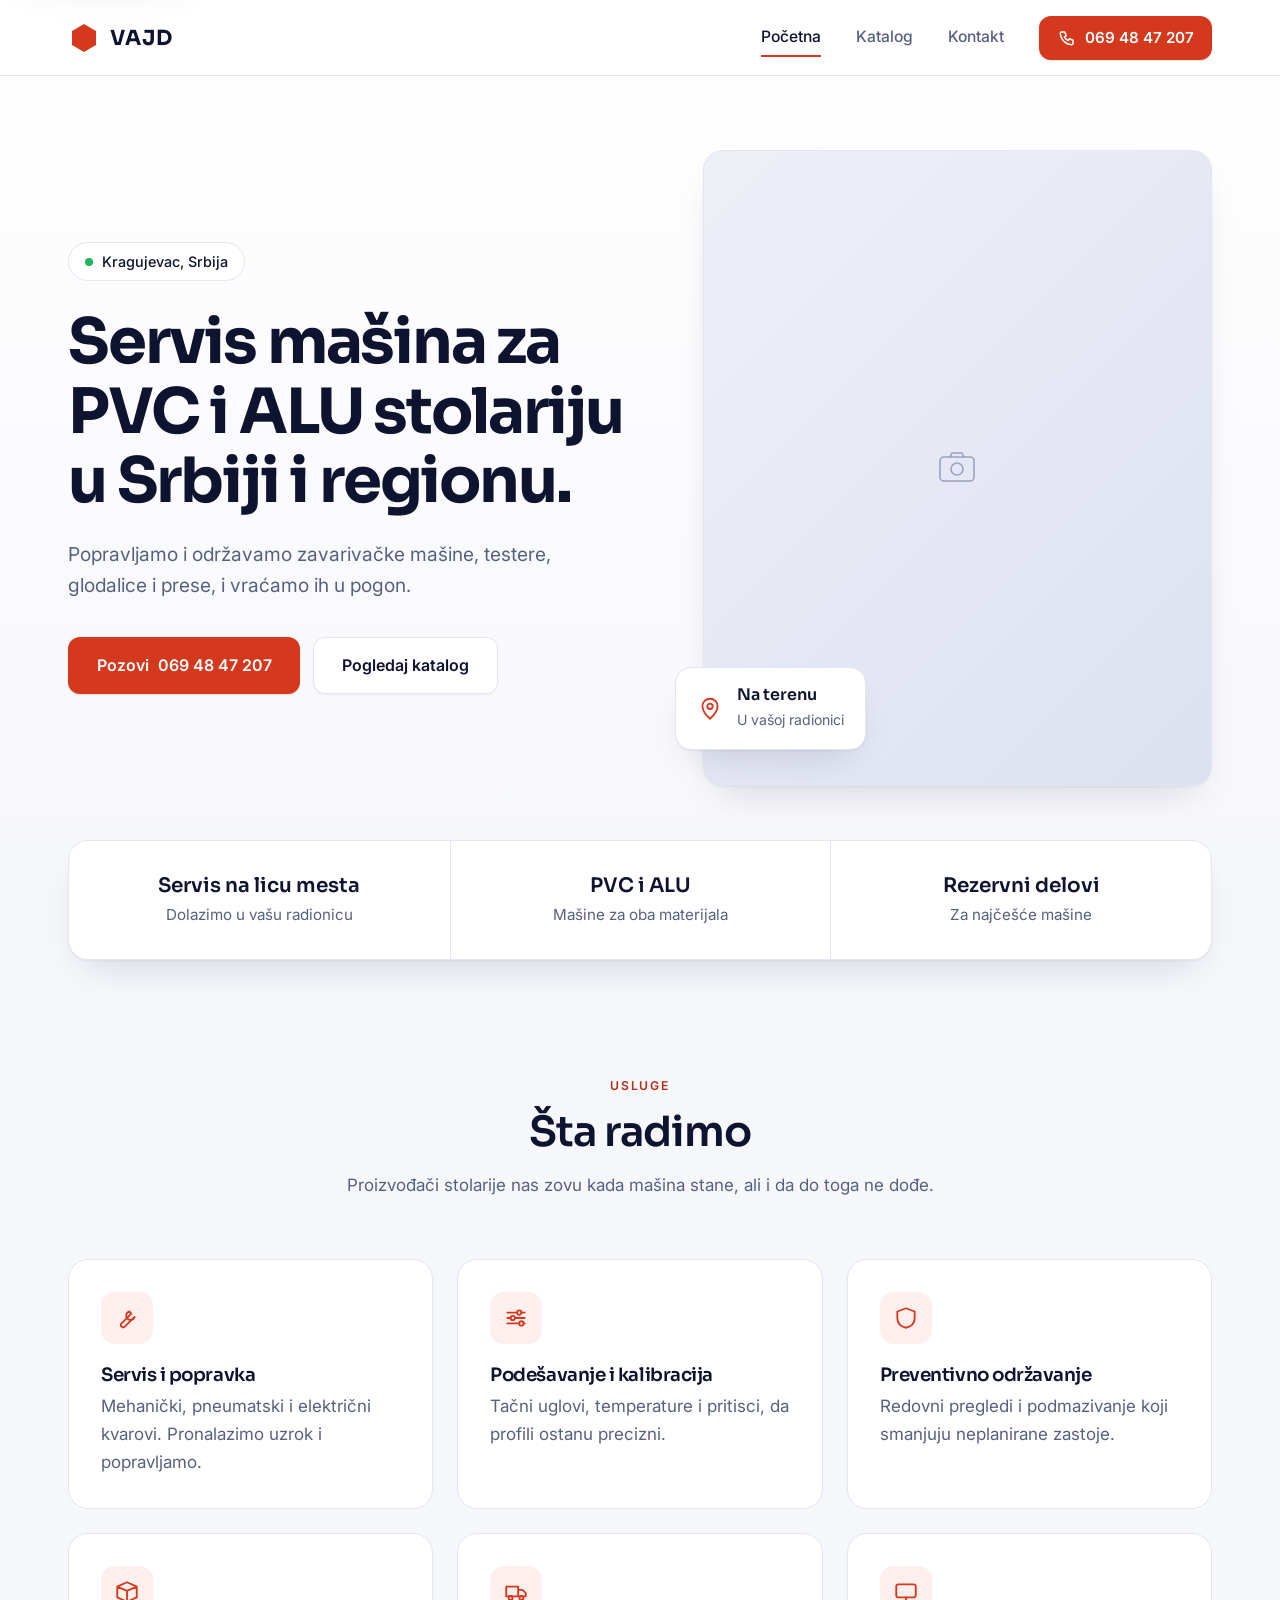
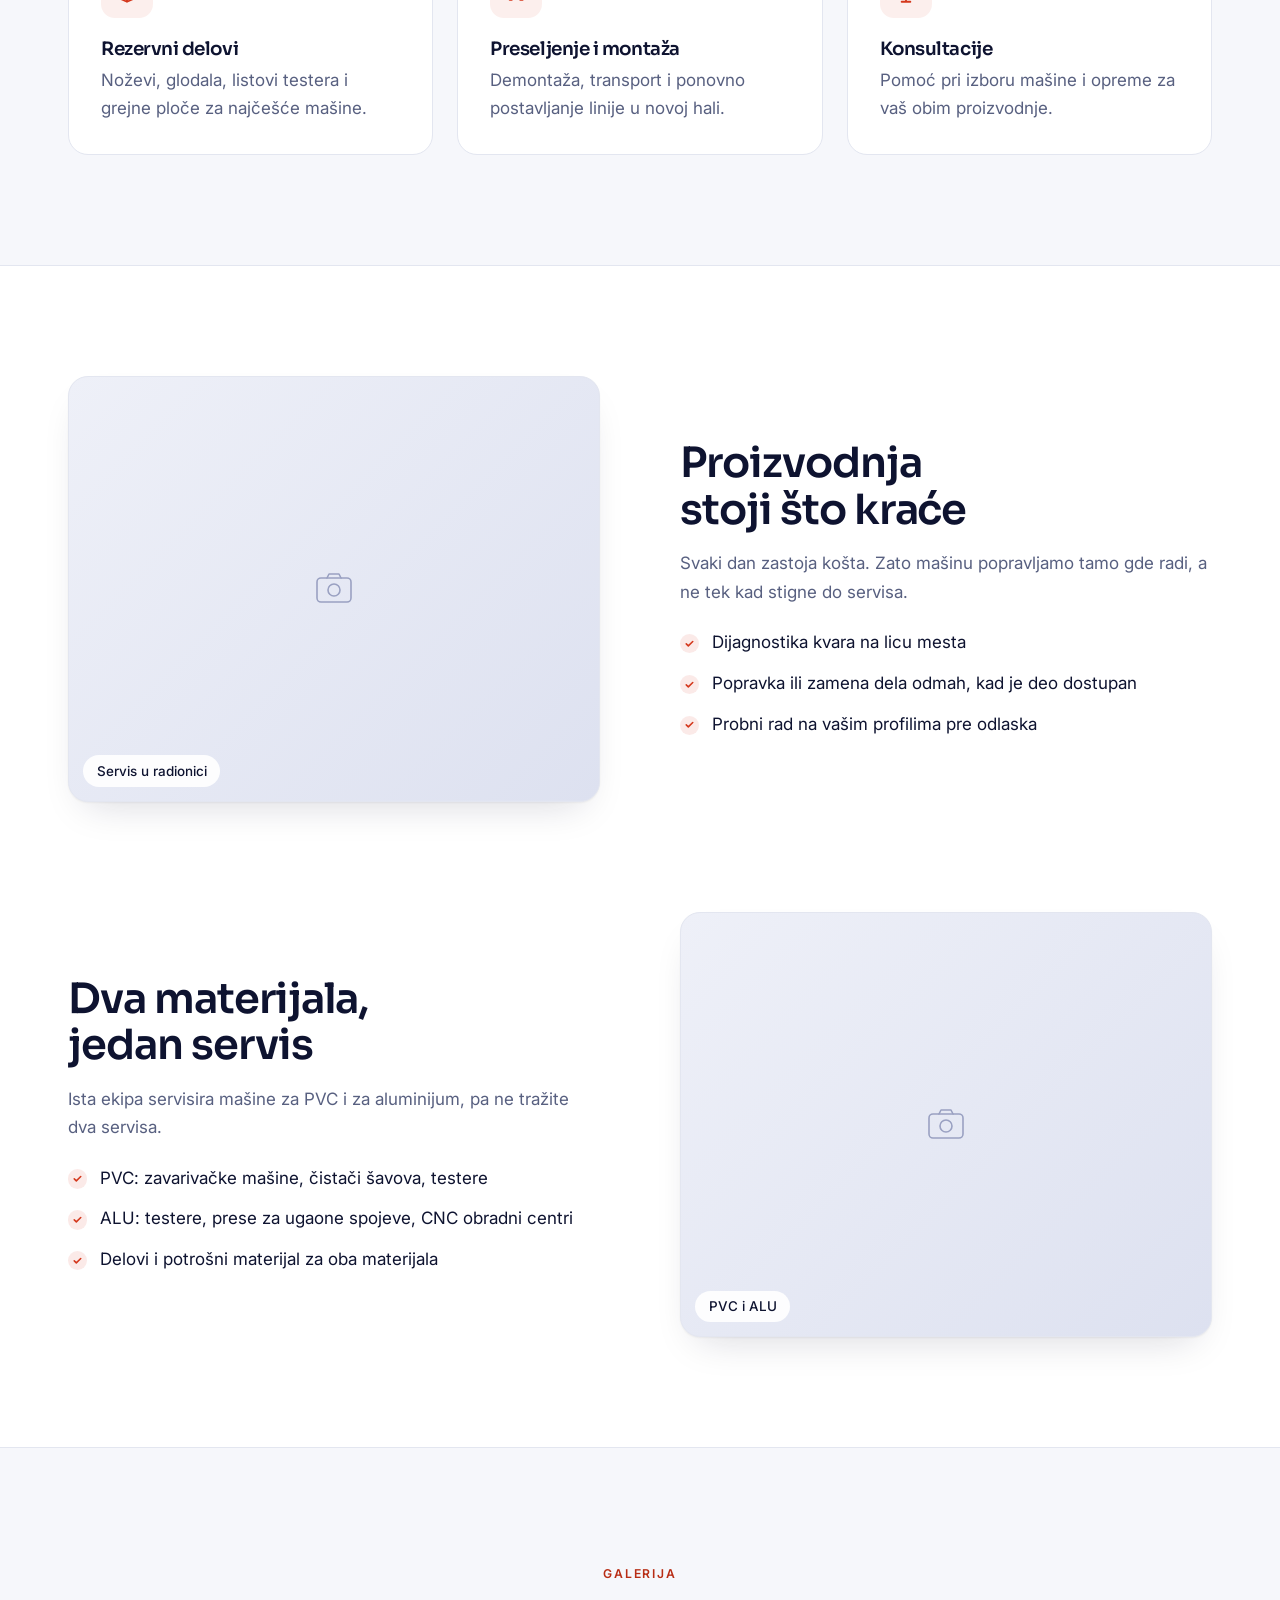
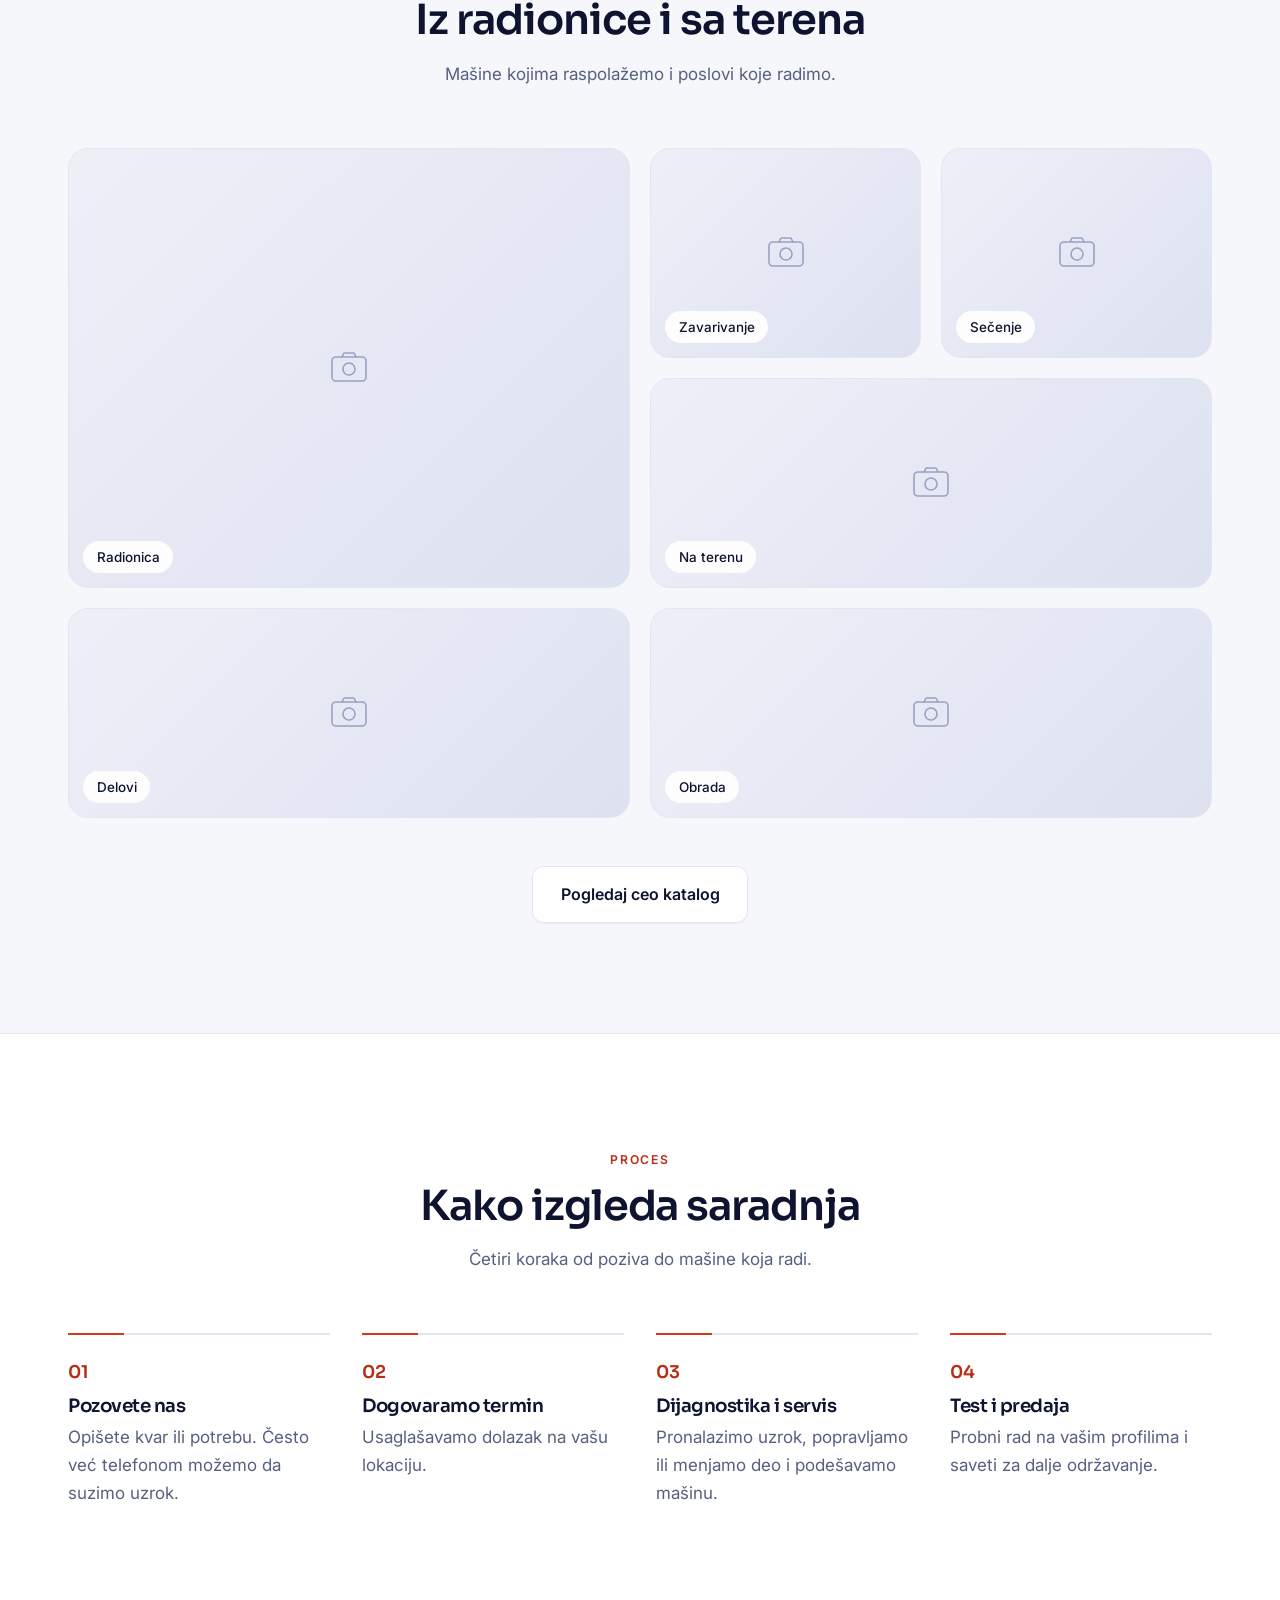
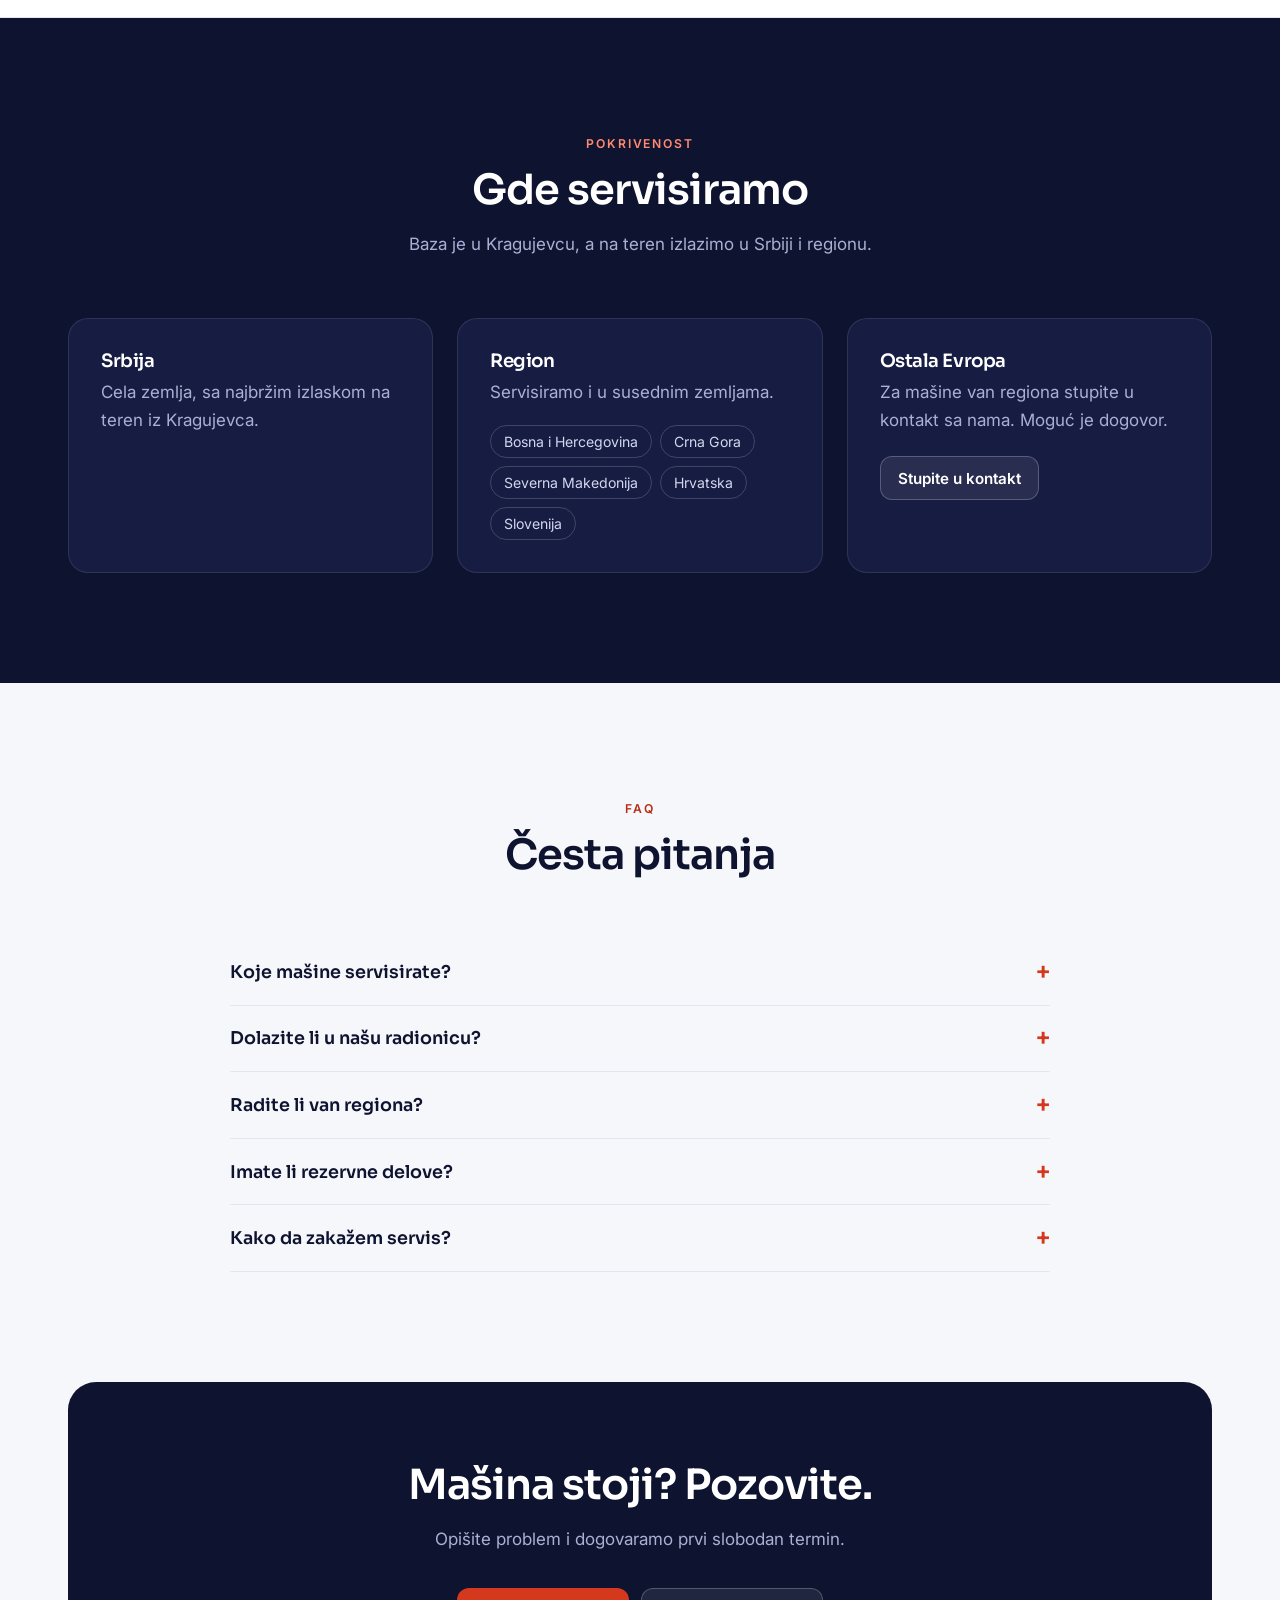
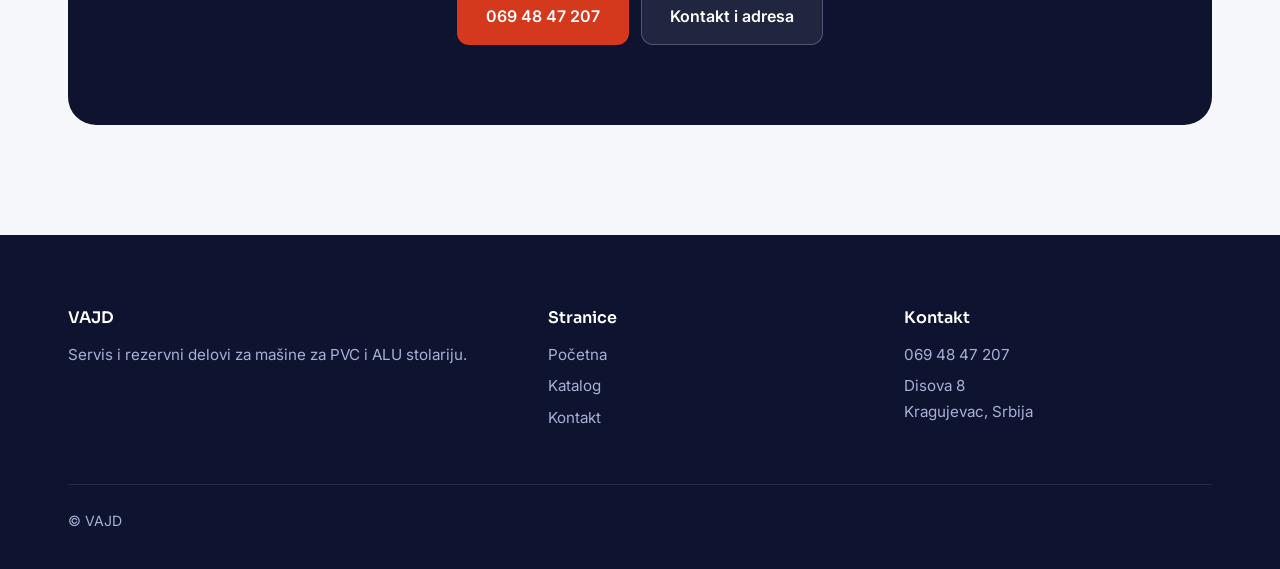
==== commit 57c24cea: "Add files via upload" ====
--- a/index.html
+++ b/index.html
@@ -14,7 +14,7 @@
 <div class="hero"><div class="wrap"><div><span class="chip"><i></i>Kragujevac, Srbija</span>
 <h1>Servis mašina za PVC i ALU stolariju u Srbiji i regionu.</h1>
 <p class="lead">Popravljamo i održavamo zavarivačke mašine, testere, glodalice i prese, i vraćamo ih u pogon.</p>
-<div class="row"><a class="btn" href="tel:+381694847207">Pozovi 069 48 47 207</a><a class="btn g" href="katalog.html">Pogledaj katalog</a></div></div>
+<div class="row"><a class="btn" href="tel:+381694847207">Pozovi<span class="dm"> 069 48 47 207</span></a><a class="btn g" href="katalog.html"><span class="dm">Pogledaj katalog</span><span class="mo">Katalog</span></a></div></div>
 <div class="hv"><div class="ph"><img src="slike/hero.webp" alt="Serviser VAJD-a na radu uz mašinu za PVC" loading="eager" fetchpriority="high" decoding="async" onerror="this.remove()"></div><div class="float"><svg viewBox="0 0 24 24" aria-hidden="true"><path d="M12 21s7-6.2 7-11.5A7 7 0 005 9.5C5 14.8 12 21 12 21z"/><circle cx="12" cy="9.5" r="2.5"/></svg><div><b>Na terenu</b><span>U vašoj radionici</span></div></div></div></div></div>
 <section class="trust"><div class="wrap"><div class="tcard"><div><b>Servis na licu mesta</b><p>Dolazimo u vašu radionicu</p></div><div><b>PVC i ALU</b><p>Mašine za oba materijala</p></div><div><b>Rezervni delovi</b><p>Za najčešće mašine</p></div></div></div></section>
 <section id="usluge"><div class="wrap"><div class="head"><span class="eb">Usluge</span><h2>Šta radimo</h2><p>Proizvođači stolarije nas zovu kada mašina stane, ali i da do toga ne dođe.</p></div><div class="cards"><div class="card"><div class="ic"><svg viewBox="0 0 24 24" aria-hidden="true"><path d="M14 6a4 4 0 105 5l-9 9a2 2 0 01-3-3l9-9z"/></svg></div><h3>Servis i popravka</h3><p>Mehanički, pneumatski i električni kvarovi. Pronalazimo uzrok i popravljamo.</p></div><div class="card"><div class="ic"><svg viewBox="0 0 24 24" aria-hidden="true"><path d="M4 7h9M17 7h3M4 12h3M11 12h9M4 17h11M19 17h1"/><circle cx="15" cy="7" r="2"/><circle cx="9" cy="12" r="2"/><circle cx="17" cy="17" r="2"/></svg></div><h3>Podešavanje i kalibracija</h3><p>Tačni uglovi, temperature i pritisci, da profili ostanu precizni.</p></div><div class="card"><div class="ic"><svg viewBox="0 0 24 24" aria-hidden="true"><path d="M12 3l8 3v6c0 5-3.5 8-8 9-4.5-1-8-4-8-9V6z"/></svg></div><h3>Preventivno održavanje</h3><p>Redovni pregledi i podmazivanje koji smanjuju neplanirane zastoje.</p></div><div class="card"><div class="ic"><svg viewBox="0 0 24 24" aria-hidden="true"><path d="M3 7l9-4 9 4v10l-9 4-9-4z M3 7l9 4 9-4 M12 11v10"/></svg></div><h3>Rezervni delovi</h3><p>Noževi, glodala, listovi testera i grejne ploče za najčešće mašine.</p></div><div class="card"><div class="ic"><svg viewBox="0 0 24 24" aria-hidden="true"><path d="M3 7h11v9H3z M14 10h4l3 3v3h-7"/><circle cx="7" cy="17.5" r="1.8"/><circle cx="17" cy="17.5" r="1.8"/></svg></div><h3>Preseljenje i montaža</h3><p>Demontaža, transport i ponovno postavljanje linije u novoj hali.</p></div><div class="card"><div class="ic"><svg viewBox="0 0 24 24" aria-hidden="true"><rect x="3" y="5" width="18" height="12" rx="2"/><path d="M8 21h8M12 17v4"/></svg></div><h3>Konsultacije</h3><p>Pomoć pri izboru mašine i opreme za vaš obim proizvodnje.</p></div></div></div></section>
--- a/style.css
+++ b/style.css
@@ -134,29 +134,67 @@
  .tabs .call{width:62px;height:62px;border-radius:50%;margin:-30px auto 2px;padding:0;justify-content:center;background:var(--red);color:#fff;border:5px solid #fff;box-shadow:0 14px 28px -8px rgba(212,56,29,.55)}
  .tabs .call svg{width:24px;height:24px}.tabs .call span{display:none}
 }
+.mo,.dots{display:none}
+@media(min-width:701px) and (max-width:900px){
+ .hero .wrap{grid-template-columns:1.1fr .9fr;gap:36px}.hero h1{font-size:2.3rem}.hv .ph{aspect-ratio:4/5}.float{left:-14px;bottom:24px}
+ .split{grid-template-columns:1fr 1fr;gap:36px}.split.rev .ph{order:2}
+ .cards{grid-template-columns:repeat(3,1fr);gap:16px}.cards .card{padding:1.4rem}
+ .reach{grid-template-columns:repeat(3,1fr);gap:16px}.reach .card{padding:1.4rem}
+ .steps{grid-template-columns:1fr 1fr}
+ .items{grid-template-columns:repeat(3,1fr);gap:16px}
+ .head{margin-bottom:44px}
+ .tcard{grid-template-columns:repeat(3,1fr)}.tcard div{text-align:center;padding:1.6rem 1rem}.tcard div+div{border-left:1px solid var(--line);border-top:0}
+}
 @media(max-width:700px){
- .wrap{padding:0 20px}
- h1{font-size:2.3rem;letter-spacing:-.04em}h2{font-size:1.8rem}
- .lead{font-size:1.06rem;margin:1.1rem 0 1.8rem}
- .hero .wrap{gap:36px}
- .hv{margin:0 -20px}.hv .ph{aspect-ratio:5/4;border-radius:0;border-left:0;border-right:0}.float{left:20px;bottom:20px}
- .head{text-align:left;margin-bottom:32px}.head .eb{display:block}
- .trust{margin-top:-24px}
- section{padding:60px 0}
- .cards,.reach{grid-template-columns:1fr;gap:12px}
- .cards .card{display:grid;grid-template-columns:48px 1fr;column-gap:16px;padding:1.2rem;align-items:start}
- .cards .ic{grid-row:1/3;width:48px;height:48px;margin:0}.cards .card h3{margin:0 0 .15rem}.cards .card p{font-size:.95rem;line-height:1.5}
- .steps{grid-template-columns:1fr;gap:0}
- .steps div{border-top:0;border-left:2px solid var(--line);padding:0 0 1.8rem 1.4rem}.steps div:last-child{padding-bottom:0}.steps div::after{top:0;left:-2px;width:2px;height:30px}
- .split{gap:28px}.split h2{margin-bottom:.6rem}
- .bento{grid-auto-rows:150px;gap:12px}.ph{border-radius:16px}
- .items{grid-template-columns:1fr 1fr;gap:12px}.item .t{padding:.9rem 1rem 1.1rem}.item h3{font-size:1rem}.item p{display:none}.item small{font-size:.72rem}
- .ctab{padding:52px 24px;text-align:left;border-radius:24px}.ctab .row{justify-content:flex-start}.ctab p{margin-left:0}
+ body{font-size:16px}
+ .wrap{padding:0 18px}
+ .dm{display:none}.mo{display:inline}
+ h1{font-size:clamp(1.9rem,8.4vw,2.3rem);letter-spacing:-.04em}
+ h2{font-size:1.55rem;margin-bottom:.6rem}
+ section{padding:48px 0}
+ .head{text-align:left;margin-bottom:24px}.head .eb{display:block;margin-bottom:.6rem}.head p{font-size:.97rem}
+ .hero{padding:68px 0 0}.hero .wrap{gap:22px}
+ .chip{margin-bottom:.9rem;font-size:.82rem;padding:.3rem .8rem}
+ .lead{font-size:1rem;margin:.8rem 0 1.3rem}
+ .hero .row{flex-wrap:nowrap;gap:.6rem}.hero .row .btn{flex:1;padding:.9rem .6rem}.hero .row .btn:first-child{flex:1.25}
+ .hv{margin:0 -18px}.hv .ph{aspect-ratio:16/10;border-radius:0;border-width:1px 0;box-shadow:none}
+ .float{display:none}
+ .trust{margin-top:0}.trust .wrap{padding:0}
+ .tcard{grid-template-columns:repeat(3,1fr);border-radius:0;border-width:0 0 1px;box-shadow:none}
+ .tcard div{padding:.95rem .4rem;text-align:center}.tcard div+div{border-left:1px solid var(--line);border-top:0}
+ .tcard b{font-size:.84rem;line-height:1.25;margin:0}.tcard p{display:none}
+ .trust+section{padding-top:40px}
+ .cards{grid-template-columns:1fr 1fr;gap:10px}
+ .cards .card{display:block;padding:1rem}
+ .cards .ic{width:40px;height:40px;border-radius:12px;margin:0 0 .75rem}.cards .ic svg{width:22px;height:22px}
+ .cards .card h3{font-size:.98rem;margin-bottom:.25rem}.cards .card p{font-size:.84rem;line-height:1.45}
+ .split{gap:18px}.split .ph{aspect-ratio:16/10}.split h2{margin-bottom:.4rem}
+ .split ul{margin-top:1rem;gap:.55rem;font-size:.96rem}.split+.split{margin-top:40px}
+ .bento{display:flex;grid-auto-rows:auto;overflow-x:auto;scroll-snap-type:x mandatory;gap:10px;margin:0 -18px;padding:0 18px 4px;scroll-padding:0 18px;scrollbar-width:none;-webkit-overflow-scrolling:touch}
+ .bento::-webkit-scrollbar{display:none}
+ .bento .ph{flex:0 0 78%;aspect-ratio:4/3;scroll-snap-align:start;grid-column:auto!important;grid-row:auto!important}
+ .dots{display:flex;justify-content:center;gap:6px;margin-top:14px}
+ .dots i{width:6px;height:6px;border-radius:99px;background:#c9cde0;transition:width .25s,background .25s}.dots i.on{width:20px;background:var(--red)}
+ .bento+.dots+.row{margin-top:1.6rem!important}
+ .steps{grid-template-columns:1fr 1fr;gap:10px}
+ .steps div{border:1px solid var(--line);border-radius:16px;background:var(--bg);padding:1rem}
+ .steps div::before{font-size:.95rem;margin-bottom:.4rem}.steps div::after{display:none}
+ .steps h3{font-size:.98rem}.steps p{font-size:.84rem;line-height:1.45}
+ .reach{grid-template-columns:1fr;gap:10px}
+ .reach .card{padding:1.1rem 1.2rem}.reach li{font-size:.8rem;padding:.2rem .65rem}.reach ul{margin-top:.8rem}
+ summary{font-size:1rem;padding:1.05rem 0;min-height:52px}
+ .ctab{padding:40px 22px;text-align:left;border-radius:24px}.ctab h2{font-size:1.55rem}.ctab p{margin:0 0 1.4rem;font-size:.97rem}.ctab .row{justify-content:flex-start;flex-wrap:nowrap}.ctab .btn{flex:1 1 auto;padding:.9rem .7rem}
+ .pad0{padding-top:0}
+ .ph{border-radius:16px}
+ .row .btn{flex:1 1 auto}
  .tools{flex-direction:column;align-items:stretch}.tools input{max-width:none}
  .fl{flex-direction:column;flex-wrap:nowrap;width:100%;min-width:0;gap:.6rem}
- .filters{overflow-x:auto;flex-wrap:nowrap;margin:0 -20px;padding:0 20px;scrollbar-width:none}.filters button{white-space:nowrap}
- .row .btn{flex:1 1 100%}
+ .filters{overflow-x:auto;flex-wrap:nowrap;margin:0 -18px;padding:0 18px;scrollbar-width:none}.filters button{white-space:nowrap}
+ .items{grid-template-columns:1fr 1fr;gap:10px}.item .t{padding:.8rem .9rem 1rem}.item h3{font-size:.98rem}.item p{display:none}.item small{font-size:.7rem}
+ .contact{gap:20px}.contact .card{padding:1.2rem;margin-bottom:12px}iframe{min-height:300px}
  dialog{margin:auto auto 0;max-width:none;width:100%;border-radius:24px 24px 0 0;padding:1.8rem 1.4rem calc(1.8rem + env(safe-area-inset-bottom,0px))}
- footer .cols{grid-template-columns:1fr;gap:28px}
+ footer{padding:40px 0 130px}footer .cols{grid-template-columns:1fr 1fr;gap:24px}footer .cols>div:first-child{grid-column:span 2}footer .copy{margin-top:28px}
 }
+a,button,summary{-webkit-tap-highlight-color:transparent;touch-action:manipulation}
+@media(hover:none){.card:hover,.item:hover{transform:none;box-shadow:none}.btn:hover{transform:none}.btn:active,.item:active,.card:active,.tabs a:active,summary:active{transform:scale(.97)}}
 @media(prefers-reduced-motion:reduce){*{animation:none!important;transition:none!important;scroll-behavior:auto!important}.js [data-r]{opacity:1!important;transform:none!important}}
